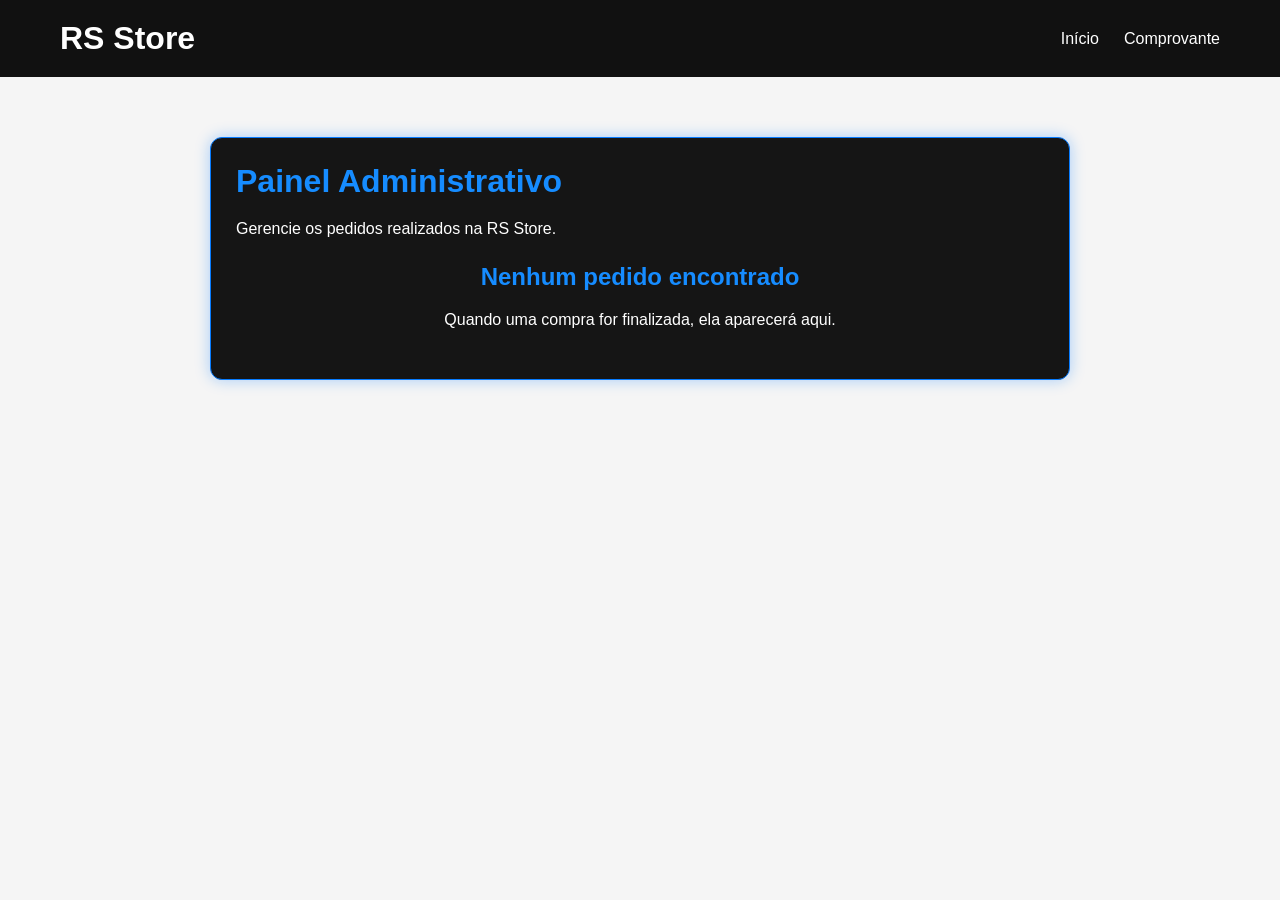
==== admin.html @ 83dd5b9d "Add files via upload" ====
<!DOCTYPE html>
<html lang="pt-BR">
<head>
    <meta charset="UTF-8">
    <meta name="viewport" content="width=device-width, initial-scale=1.0">
    <title>Painel Administrativo - RS Store</title>
    <link rel="stylesheet" href="css/style.css">

    <style>
        .painel-admin {
            max-width: 900px;
            margin: 40px auto;
            padding: 20px;
        }

        .admin-box {
            background: #151515;
            border: 1px solid #087cff;
            border-radius: 12px;
            padding: 25px;
            color: white;
            box-shadow: 0 0 15px #087cff55;
        }

        .admin-box h1,
        .admin-box h2 {
            color: #168cff;
            margin-bottom: 20px;
        }

        .pedido-admin {
            background: #202020;
            border: 1px solid #333;
            border-radius: 8px;
            padding: 18px;
            margin-top: 15px;
        }

        .pedido-admin p {
            margin: 10px 0;
        }

        .pedido-admin select {
            background: #111;
            color: white;
            border: 1px solid #087cff;
            border-radius: 5px;
            padding: 10px;
            margin-top: 10px;
        }

        .pedido-admin button {
            background: #087cff;
            color: white;
            border: none;
            border-radius: 5px;
            padding: 10px 15px;
            margin-left: 8px;
            cursor: pointer;
        }

        .sem-pedidos {
            text-align: center;
            padding: 25px;
        }
    </style>
</head>

<body>

    <header>
        <h1>RS Store</h1>
        <nav>
            <a href="index.html">Início</a>
            <a href="comprovante.html">Comprovante</a>
        </nav>
    </header>

    <main class="painel-admin">

        <div class="admin-box">

            <h1>Painel Administrativo</h1>

            <p>Gerencie os pedidos realizados na RS Store.</p>

            <div id="listaPedidos">
                Carregando pedidos...
            </div>

        </div>

    </main>

    <script>

        function carregarPedidos() {

            const lista = document.getElementById("listaPedidos");

            const pedidos = JSON.parse(
                localStorage.getItem("pedidosRSStore")
            ) || [];

            const ultimoComprovante = JSON.parse(
                localStorage.getItem("comprovanteCompra")
            );

            if (
                ultimoComprovante &&
                !pedidos.some(p => p.numero === ultimoComprovante.numero)
            ) {
                ultimoComprovante.status =
                    ultimoComprovante.status || "realizado";

                pedidos.push(ultimoComprovante);

                localStorage.setItem(
                    "pedidosRSStore",
                    JSON.stringify(pedidos)
                );
            }

            if (pedidos.length === 0) {

                lista.innerHTML = `
                    <div class="sem-pedidos">
                        <h2>Nenhum pedido encontrado</h2>
                        <p>Quando uma compra for finalizada, ela aparecerá aqui.</p>
                    </div>
                `;

                return;
            }

            lista.innerHTML = "";

            pedidos.forEach(function(pedido, indice) {

                const card = document.createElement("div");

                card.className = "pedido-admin";

                const nome = pedido.cliente?.nome || "Não informado";

                card.innerHTML = `
                    <h2>Pedido ${pedido.numero}</h2>

                    <p><strong>Cliente:</strong> ${nome}</p>

                    <p>
                        <strong>Data:</strong>
                        ${pedido.data}
                    </p>

                    <p>
                        <strong>Total:</strong>
                        R$ ${Number(pedido.total).toFixed(2).replace(".", ",")}
                    </p>

                    <p><strong>Status atual:</strong> ${pedido.status || "realizado"}</p>

                    <label>Alterar status:</label><br>

                    <select id="status-${indice}">
                        <option value="realizado">Pedido realizado</option>
                        <option value="preparacao">Em preparação</option>
                        <option value="enviado">Enviado</option>
                        <option value="entregue">Entregue</option>
                    </select>

                    <button onclick="atualizarStatus(${indice})">
                        Salvar status
                    </button>
                `;

                lista.appendChild(card);

                card.querySelector("select").value =
                    pedido.status || "realizado";

            });

        }

        function atualizarStatus(indice) {

            const pedidos = JSON.parse(
                localStorage.getItem("pedidosRSStore")
            ) || [];

            const novoStatus = document.getElementById(
                "status-" + indice
            ).value;

            pedidos[indice].status = novoStatus;

            localStorage.setItem(
                "pedidosRSStore",
                JSON.stringify(pedidos)
            );

            const comprovante = JSON.parse(
                localStorage.getItem("comprovanteCompra")
            );

            if (
                comprovante &&
                comprovante.numero === pedidos[indice].numero
            ) {
                comprovante.status = novoStatus;

                localStorage.setItem(
                    "comprovanteCompra",
                    JSON.stringify(comprovante)
                );
            }

            alert("Status do pedido atualizado!");

            carregarPedidos();

        }

        document.addEventListener(
            "DOMContentLoaded",
            carregarPedidos
        );

    </script>

</body>
</html>
---- css/style.css ----
* {
    margin: 0;
    padding: 0;
    box-sizing: border-box;
}

body {
    font-family: Arial, sans-serif;
    background: #f5f5f5;
    color: #222;
}


/* ============================= */
/* CABEÇALHO */
/* ============================= */

header {
    background-color: #111;
    color: white;

    display: flex;
    justify-content: space-between;
    align-items: center;

    padding: 20px 60px;
}

.logo h1 {
    font-size: 30px;
}

nav {
    display: flex;
    gap: 25px;
}

nav a {
    color: white;
    text-decoration: none;
    font-size: 16px;
}

nav a:hover {
    color: #00aaff;
}


/* ============================= */
/* BANNER */
/* ============================= */

.banner {
    min-height: 450px;

    display: flex;
    align-items: center;
    justify-content: center;

    text-align: center;

    background: linear-gradient(
        135deg,
        #050505,
        #111,
        #003cff,
        #050505
    );

    color: white;
}

.banner-text h2 {
    font-size: 50px;
    margin-bottom: 20px;
}

.banner-text p {
    font-size: 20px;
    margin-bottom: 30px;
}

.banner button {
    background-color: white;
    color: #111;

    border: none;

    padding: 14px 30px;

    font-size: 16px;
    font-weight: bold;

    border-radius: 5px;

    cursor: pointer;
}

.banner button:hover {
    background-color: #00aaff;
    color: white;
}


/* ============================= */
/* PRODUTOS */
/* ============================= */

.destaques {
    padding: 50px 60px;
    text-align: center;
}

.destaques h2 {
    font-size: 32px;
    margin-bottom: 35px;
}


/* ============================= */
/* 3 PRODUTOS POR LINHA */
/* ============================= */

.produtos {
    display: grid;

    grid-template-columns: repeat(3, 280px);

    justify-content: center;

    gap: 30px;

    width: 100%;

    max-width: 900px;

    margin: 0 auto;
}

.produto {
    background-color: white;

    width: 280px;

    padding: 20px;

    border-radius: 10px;

    box-shadow: 0 4px 15px rgba(0, 0, 0, 0.1);

    transition: 0.3s;
}

.produto:hover {
    transform: translateY(-5px);

    box-shadow:
        0 5px 20px rgba(0, 76, 255, 0.3);
}

.produto-imagem {
    height: 250px;

    display: flex;
    justify-content: center;
    align-items: center;

    background-color: #eeeeee;

    border-radius: 8px;

    margin-bottom: 20px;

    overflow: hidden;
}

.produto-imagem img {
    width: 100%;
    height: 100%;

    object-fit: cover;
}

.produto button {
    background-color: #111;
    color: white;

    border: none;

    padding: 10px 25px;

    border-radius: 5px;

    cursor: pointer;
}

.produto button:hover {
    background-color: #004cff;
}


/* ============================= */
/* CARRINHO */
/* ============================= */

.carrinho {
    padding: 50px 60px;
    max-width: 1000px;
    margin: auto;
}

.carrinho h2 {
    text-align: center;
    font-size: 32px;
    margin-bottom: 35px;
}

.item-carrinho {
    display: flex;
    align-items: center;

    gap: 25px;

    background-color: white;

    padding: 20px;

    margin-bottom: 20px;

    border-radius: 10px;

    box-shadow: 0 4px 15px rgba(0, 0, 0, 0.1);
}

.item-carrinho img {
    width: 130px;
    height: 130px;

    object-fit: cover;

    border-radius: 8px;
}

.info-carrinho {
    flex: 1;
}

.info-carrinho h3 {
    margin-bottom: 10px;
}

.quantidade {
    display: flex;
    align-items: center;

    gap: 15px;

    margin: 15px 0;
}

.quantidade button {
    background-color: #111;
    color: white;

    border: none;

    padding: 8px 14px;

    border-radius: 5px;

    cursor: pointer;
}

.remover {
    background-color: #d00000;
    color: white;

    border: none;

    padding: 8px 15px;

    border-radius: 5px;

    cursor: pointer;
}

.total-carrinho {
    text-align: right;
    margin-top: 30px;
}

.total-carrinho h3 {
    font-size: 24px;
    margin-bottom: 20px;
}

.total-carrinho button {
    background-color: #111;
    color: white;

    border: none;

    padding: 14px 25px;

    border-radius: 5px;

    cursor: pointer;

    font-size: 16px;
}

.total-carrinho button:hover {
    background-color: #004cff;
}

.carrinho-vazio {
    text-align: center;
    font-size: 20px;
    padding: 50px;
}


/* ============================= */
/* PAGAMENTO */
/* ============================= */

.pagamento {
    width: 90%;
    max-width: 650px;

    margin: 60px auto;

    padding: 40px;

    background: #111;

    color: white;

    border-radius: 15px;

    border: 1px solid #004cff;

    box-shadow:
        0 0 10px rgba(0, 76, 255, 0.4),
        0 0 30px rgba(0, 76, 255, 0.15);
}

.pagamento h2 {
    text-align: center;

    font-size: 34px;

    margin-bottom: 35px;

    color: white;

    text-shadow:
        0 0 8px #004cff;
}

.pagamento form {
    display: flex;
    flex-direction: column;
}

.pagamento label {
    margin-top: 18px;
    margin-bottom: 8px;

    font-weight: bold;

    color: #00aaff;
}

.pagamento input,
.pagamento select {
    width: 100%;

    padding: 14px;

    background-color: #222;

    color: white;

    border: 1px solid #444;

    border-radius: 8px;

    font-size: 16px;

    outline: none;
}

.pagamento input::placeholder {
    color: #aaa;
}

.pagamento input:focus,
.pagamento select:focus {
    border: 1px solid #004cff;

    box-shadow:
        0 0 8px rgba(0, 76, 255, 0.7);
}

.pagamento select option {
    background-color: #222;
    color: white;
}


/* BOTÃO */

.pagamento button {
    margin-top: 30px;

    padding: 15px;

    background: #004cff;

    color: white;

    border: none;

    border-radius: 8px;

    font-size: 17px;

    font-weight: bold;

    cursor: pointer;

    box-shadow:
        0 0 10px rgba(0, 76, 255, 0.5);

    transition: 0.3s;
}

.pagamento button:hover {
    background: #00aaff;

    box-shadow:
        0 0 20px rgba(0, 170, 255, 0.8);
}


/* ============================= */
/* MENSAGEM DA COMPRA */
/* ============================= */

#mensagemCompra {
    text-align: center;

    margin-top: 30px;
}

#mensagemCompra h2 {
    color: #00aaff;

    text-shadow:
        0 0 8px #004cff;
}

#mensagemCompra p {
    margin-top: 10px;
}

#mensagemCompra a {
    display: inline-block;

    margin-top: 15px;

    color: #00aaff;

    font-weight: bold;

    text-decoration: none;
}


/* ============================= */
/* RODAPÉ */
/* ============================= */

footer {
    background-color: #111;

    color: white;

    text-align: center;

    padding: 25px;

    margin-top: 30px;
}


/* ============================= */
/* RESPONSIVIDADE */
/* ============================= */

@media (max-width: 1000px) {

    .produtos {
        grid-template-columns: repeat(2, 280px);
        max-width: 600px;
    }
}


@media (max-width: 768px) {

    header {
        flex-direction: column;

        gap: 20px;

        padding: 20px;
    }

    nav {
        flex-wrap: wrap;

        justify-content: center;
    }

    .banner-text h2 {
        font-size: 38px;
    }

    .banner-text p {
        font-size: 17px;

        padding: 0 20px;
    }

    .destaques {
        padding: 40px 20px;
    }


    /* PRODUTOS NO CELULAR */

    .produtos {
        grid-template-columns: 1fr;

        justify-items: center;

        max-width: 100%;
    }

    .produto {
        width: 280px;
        max-width: 100%;
    }


    .carrinho {
        padding: 30px 20px;
    }

    .item-carrinho {
        flex-direction: column;

        text-align: center;
    }

    .total-carrinho {
        text-align: center;
    }

    .pagamento {
        width: 90%;

        margin: 30px auto;

        padding: 25px;
    }

    .pagamento h2 {
        font-size: 27px;
    }
}


/* ============================= */
/* MENU DE CATEGORIAS */
/* ============================= */

.menu-categorias {
    position: relative;
}

.menu-categorias > a {
    cursor: pointer;
}


/* SUBMENU */

.submenu {
    display: none;

    position: absolute;

    top: 100%;
    left: 0;

    width: 200px;

    background-color: #111;

    border: 1px solid #004cff;

    border-radius: 8px;

    padding: 10px 0;

    box-shadow:
        0 5px 20px rgba(0, 0, 0, 0.5);

    z-index: 1000;
}


/* MOSTRAR SUBMENU AO PASSAR O MOUSE */

.menu-categorias:hover .submenu {
    display: block;
}


/* LINKS DO SUBMENU */

.submenu a {
    display: block;

    padding: 10px 15px;

    color: white;

    text-decoration: none;

    font-size: 15px;
}

.submenu a:hover {
    background-color: #004cff;

    color: white;
}


/* TÍTULO DAS SUBCATEGORIAS */

.submenu-titulo {
    padding: 8px 15px;

    color: #00aaff;

    font-weight: bold;

    border-bottom: 1px solid #333;

    margin-bottom: 3px;
}


/* CONTATO TEMPORÁRIO */

.contato {
    padding: 60px 20px;

    text-align: center;

    background-color: #eeeeee;
}

.contato h2 {
    font-size: 32px;

    margin-bottom: 15px;
}

.contato p {
    font-size: 18px;
}


/* ============================= */
/* PÁGINA DE CONTATO */
/* ============================= */

.contato-pagina {
    min-height: 650px;

    display: flex;
    justify-content: center;
    align-items: center;

    padding: 50px 20px;

    background:
        linear-gradient(
            135deg,
            #050505,
            #111,
            #003cff,
            #050505
        );
}

.contato-box {
    width: 90%;
    max-width: 650px;

    padding: 40px;

    background-color: #111;

    color: white;

    border-radius: 15px;

    border: 1px solid #004cff;

    box-shadow:
        0 0 10px rgba(0, 76, 255, 0.4),
        0 0 30px rgba(0, 76, 255, 0.2);
}

.contato-box h2 {
    text-align: center;

    font-size: 34px;

    margin-bottom: 15px;

    color: white;

    text-shadow:
        0 0 8px #004cff;
}

.contato-descricao {
    text-align: center;

    color: #ccc;

    margin-bottom: 30px;

    line-height: 1.5;
}

.contato-box form {
    display: flex;

    flex-direction: column;
}

.contato-box label {
    margin-top: 15px;

    margin-bottom: 7px;

    color: #00aaff;

    font-weight: bold;
}

.contato-box input,
.contato-box select,
.contato-box textarea {
    width: 100%;

    padding: 14px;

    background-color: #222;

    color: white;

    border: 1px solid #444;

    border-radius: 8px;

    font-size: 16px;

    font-family: Arial, sans-serif;

    outline: none;
}

.contato-box input::placeholder,
.contato-box textarea::placeholder {
    color: #aaa;
}

.contato-box input:focus,
.contato-box select:focus,
.contato-box textarea:focus {
    border-color: #004cff;

    box-shadow:
        0 0 8px rgba(0, 76, 255, 0.6);
}

.contato-box select option {
    background-color: #222;

    color: white;
}

.contato-box textarea {
    resize: vertical;
}

.contato-box button {
    margin-top: 25px;

    padding: 15px;

    background-color: #004cff;

    color: white;

    border: none;

    border-radius: 8px;

    font-size: 17px;

    font-weight: bold;

    cursor: pointer;

    box-shadow:
        0 0 10px rgba(0, 76, 255, 0.5);

    transition: 0.3s;
}

.contato-box button:hover {
    background-color: #00aaff;

    box-shadow:
        0 0 20px rgba(0, 170, 255, 0.8);
}

#mensagemContatoEnviada {
    text-align: center;

    margin-top: 25px;
}

#mensagemContatoEnviada h3 {
    color: #00aaff;

    text-shadow:
        0 0 8px #004cff;
}


/* RESPONSIVO DO CONTATO */

@media (max-width: 768px) {

    .contato-pagina {
        padding: 30px 10px;
    }

    .contato-box {
        width: 95%;

        padding: 25px;
    }

    .contato-box h2 {
        font-size: 27px;
    }

}
/* ===============================
   LOGIN
================================ */

.pagina-login {
    margin: 0;
    min-height: 100vh;

    display: flex;
    justify-content: center;
    align-items: center;

    background: linear-gradient(
        135deg,
        #000000,
        #071a2f,
        #006eff
    );
}

.login-container {
    width: 100%;
    display: flex;
    justify-content: center;
    align-items: center;
}

.login-box {
    width: 360px;
    max-width: 90%;

    background: white;

    padding: 40px;

    border-radius: 15px;

    box-shadow:
        0 0 20px rgba(0, 110, 255, 0.6);

    text-align: center;
}

.login-box h1 {
    margin-bottom: 5px;

    color: #006eff;

    font-size: 32px;
}

.login-box h2 {
    margin-bottom: 10px;

    color: #222;
}

.login-box p {
    color: #666;
}

.login-box form {
    display: flex;
    flex-direction: column;

    text-align: left;
}

.login-box label {
    margin-top: 15px;
    margin-bottom: 5px;

    font-weight: bold;
}

.login-box input {
    padding: 12px;

    border: 1px solid #ccc;

    border-radius: 8px;

    font-size: 15px;
}

.login-box button {
    margin-top: 25px;

    padding: 13px;

    border: none;

    border-radius: 8px;

    background: #006eff;

    color: white;

    font-size: 16px;

    font-weight: bold;

    cursor: pointer;

    transition: 0.3s;
}

.login-box button:hover {
    background: #004bb5;
    transform: scale(1.02);
}

#mensagemLogin {
    text-align: center;

    margin-top: 15px;

    font-weight: bold;
}
/* ===============================
   CUPOM DE DESCONTO
================================ */

.cupom {
    margin-bottom: 20px;
}

.cupom h3 {
    margin-bottom: 10px;
}

.cupom-area {
    display: flex;
    gap: 10px;
}

.cupom-area input {
    padding: 10px;
    border: 1px solid #ccc;
    border-radius: 6px;
    font-size: 14px;
    flex: 1;
}

.cupom-area button {
    padding: 10px 15px;
    border: none;
    border-radius: 6px;
    background: #006eff;
    color: white;
    font-weight: bold;
    cursor: pointer;
}

.cupom-area button:hover {
    background: #004bb5;
}

#mensagemCupom {
    margin-top: 8px;
    font-weight: bold;
}
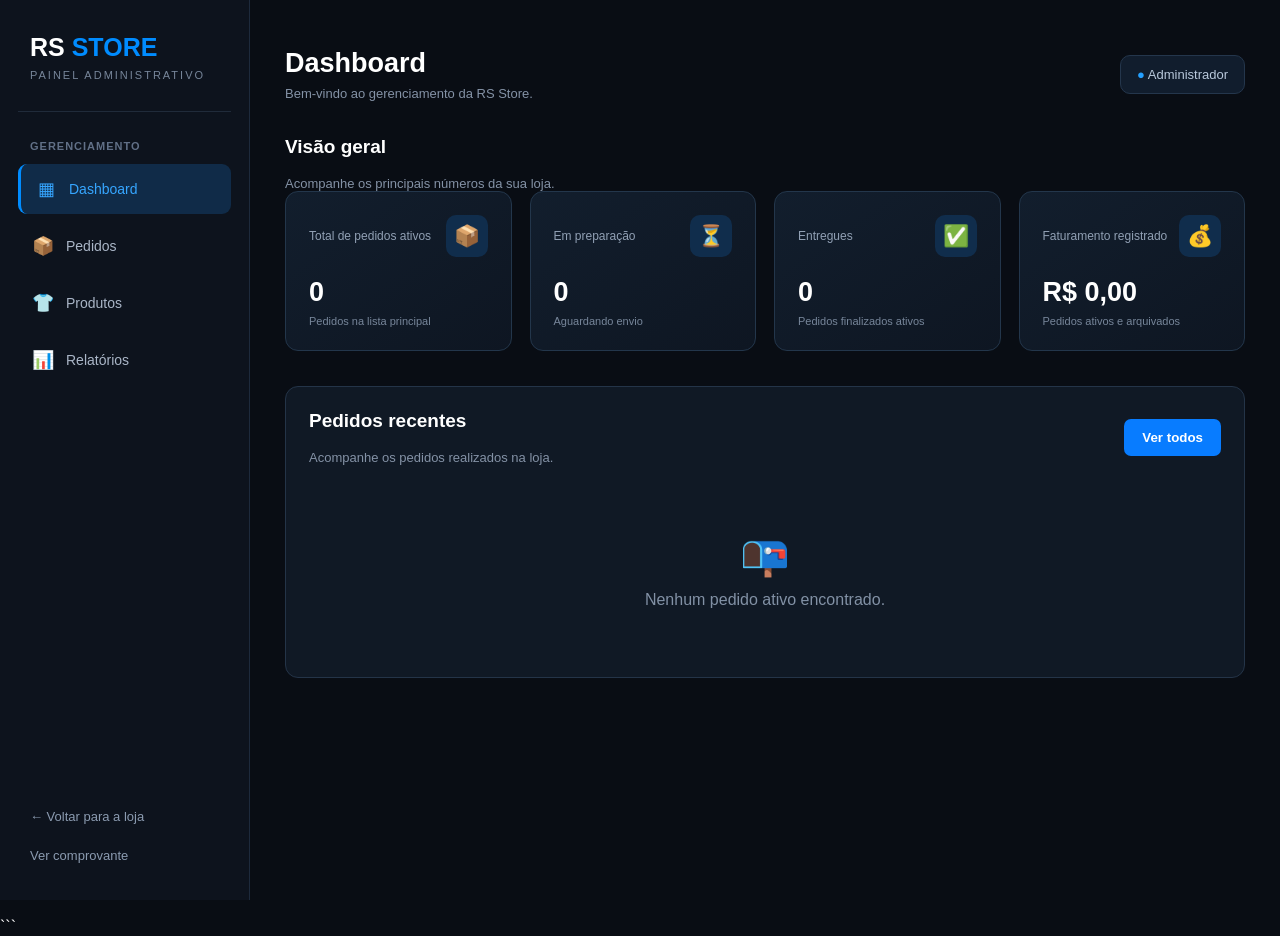
==== commit ab2950ba: "Add files via upload" ====
--- a/admin.html
+++ b/admin.html
@@ -1,234 +1,1213 @@
-
+```html
 <!DOCTYPE html>
 <html lang="pt-BR">
+
 <head>
     <meta charset="UTF-8">
     <meta name="viewport" content="width=device-width, initial-scale=1.0">
-    <title>Painel Administrativo - RS Store</title>
-    <link rel="stylesheet" href="css/style.css">
+    <title>Administração | RS Store</title>
 
     <style>
-        .painel-admin {
-            max-width: 900px;
-            margin: 40px auto;
+        * {
+            margin: 0;
+            padding: 0;
+            box-sizing: border-box;
+            font-family: Arial, Helvetica, sans-serif;
+        }
+
+        body {
+            background: #090d14;
+            color: #fff;
+            min-height: 100vh;
+        }
+
+        .layout {
+            display: flex;
+            min-height: 100vh;
+        }
+
+        /* MENU LATERAL */
+
+        .sidebar {
+            width: 250px;
+            background: #0d131d;
+            border-right: 1px solid #1d2a3c;
+            padding: 28px 18px;
+            position: fixed;
+            height: 100vh;
+            left: 0;
+            top: 0;
+        }
+
+        .logo {
+            padding: 5px 12px 30px;
+            border-bottom: 1px solid #202b3a;
+        }
+
+        .logo h2 {
+            font-size: 25px;
+            font-weight: 900;
+        }
+
+        .logo span {
+            color: #008cff;
+        }
+
+        .logo p {
+            color: #77869a;
+            font-size: 11px;
+            margin-top: 7px;
+            letter-spacing: 2px;
+        }
+
+        .menu-titulo {
+            color: #617087;
+            font-size: 11px;
+            font-weight: bold;
+            margin: 28px 12px 12px;
+            text-transform: uppercase;
+            letter-spacing: 1px;
+        }
+
+        .menu a {
+            display: flex;
+            align-items: center;
+            gap: 12px;
+            padding: 14px;
+            margin-bottom: 7px;
+            color: #aab6c7;
+            text-decoration: none;
+            border-radius: 9px;
+            font-size: 14px;
+            transition: .3s;
+        }
+
+        .menu a:hover,
+        .menu a.ativo {
+            background: #102b48;
+            color: #36a6ff;
+        }
+
+        .menu a.ativo {
+            border-left: 3px solid #008cff;
+        }
+
+        .menu-icone {
+            font-size: 18px;
+            width: 22px;
+            text-align: center;
+        }
+
+        .sidebar-rodape {
+            position: absolute;
+            bottom: 25px;
+            left: 18px;
+            right: 18px;
+        }
+
+        .sidebar-rodape a {
+            display: block;
+            color: #8b9bb0;
+            text-decoration: none;
+            padding: 12px;
+            border-radius: 8px;
+            font-size: 13px;
+        }
+
+        .sidebar-rodape a:hover {
+            color: #008cff;
+            background: #142033;
+        }
+
+        /* CONTEÚDO */
+
+        .conteudo {
+            width: calc(100% - 250px);
+            margin-left: 250px;
+            padding: 30px 35px;
+        }
+
+        .topo {
+            display: flex;
+            align-items: center;
+            justify-content: space-between;
+            gap: 20px;
+            margin-bottom: 35px;
+        }
+
+        .topo h1 {
+            font-size: 27px;
+        }
+
+        .topo p {
+            color: #8492a6;
+            font-size: 13px;
+            margin-top: 7px;
+        }
+
+        .admin-identificacao {
+            background: #111d2d;
+            border: 1px solid #24364c;
+            padding: 11px 16px;
+            border-radius: 10px;
+            color: #b9c9dc;
+            font-size: 13px;
+        }
+
+        .admin-identificacao span {
+            color: #24a0ff;
+            font-weight: bold;
+        }
+
+        .secao {
+            margin-bottom: 35px;
+        }
+
+        .titulo-secao {
+            font-size: 19px;
+            margin-bottom: 18px;
+        }
+
+        .subtitulo {
+            color: #8492a6;
+            font-size: 13px;
+            margin-top: 6px;
+        }
+
+        /* CARTÕES */
+
+        .cards {
+            display: grid;
+            grid-template-columns: repeat(4, 1fr);
+            gap: 18px;
+            margin-bottom: 35px;
+        }
+
+        .card {
+            background: linear-gradient(145deg, #121e2d, #0e1622);
+            border: 1px solid #23364b;
+            border-radius: 13px;
+            padding: 23px;
+            transition: .3s;
+        }
+
+        .card:hover {
+            transform: translateY(-4px);
+            border-color: #008cff;
+            box-shadow: 0 5px 22px #008cff18;
+        }
+
+        .card-topo {
+            display: flex;
+            justify-content: space-between;
+            align-items: center;
+            margin-bottom: 20px;
+        }
+
+        .card-icone {
+            width: 42px;
+            height: 42px;
+            display: flex;
+            align-items: center;
+            justify-content: center;
+            border-radius: 10px;
+            background: #102d4c;
+            font-size: 21px;
+        }
+
+        .card-legenda {
+            color: #91a0b4;
+            font-size: 12px;
+        }
+
+        .card h2 {
+            font-size: 27px;
+            margin-bottom: 7px;
+        }
+
+        .card small {
+            color: #77869a;
+            font-size: 11px;
+        }
+
+        /* PEDIDOS */
+
+        .caixa {
+            background: #101925;
+            border: 1px solid #243448;
+            border-radius: 13px;
+            padding: 23px;
+        }
+
+        .pedidos-topo {
+            display: flex;
+            align-items: center;
+            justify-content: space-between;
+            flex-wrap: wrap;
+            gap: 15px;
+            margin-bottom: 22px;
+        }
+
+        .pesquisa {
+            background: #0a111b;
+            border: 1px solid #2b3d53;
+            border-radius: 8px;
+            padding: 11px 14px;
+            color: white;
+            outline: none;
+            width: 250px;
+        }
+
+        .pesquisa:focus {
+            border-color: #008cff;
+        }
+
+        .pedido-admin {
+            background: #0b1420;
+            border: 1px solid #26394e;
+            border-radius: 11px;
             padding: 20px;
-        }
-
-        .admin-box {
-            background: #151515;
-            border: 1px solid #087cff;
-            border-radius: 12px;
-            padding: 25px;
-            color: white;
-            box-shadow: 0 0 15px #087cff55;
-        }
-
-        .admin-box h1,
-        .admin-box h2 {
-            color: #168cff;
-            margin-bottom: 20px;
-        }
-
-        .pedido-admin {
-            background: #202020;
-            border: 1px solid #333;
-            border-radius: 8px;
-            padding: 18px;
-            margin-top: 15px;
-        }
-
-        .pedido-admin p {
-            margin: 10px 0;
-        }
-
-        .pedido-admin select {
-            background: #111;
+            margin-bottom: 15px;
+            transition: .3s;
+        }
+
+        .pedido-admin:hover {
+            border-color: #087cff;
+        }
+
+        .pedido-cabecalho {
+            display: flex;
+            justify-content: space-between;
+            align-items: center;
+            gap: 12px;
+            flex-wrap: wrap;
+            padding-bottom: 15px;
+            border-bottom: 1px solid #243448;
+            margin-bottom: 15px;
+        }
+
+        .pedido-numero {
+            color: #36a6ff;
+            font-size: 15px;
+            font-weight: bold;
+        }
+
+        .pedido-data {
+            color: #8492a6;
+            font-size: 12px;
+        }
+
+        .pedido-informacoes {
+            display: grid;
+            grid-template-columns: repeat(3, 1fr);
+            gap: 15px;
+            margin-bottom: 18px;
+        }
+
+        .info-item small {
+            display: block;
+            color: #8291a5;
+            font-size: 11px;
+            margin-bottom: 7px;
+        }
+
+        .info-item strong {
+            font-size: 14px;
+            overflow-wrap: anywhere;
+        }
+
+        .pedido-acoes {
+            display: flex;
+            align-items: center;
+            gap: 12px;
+            flex-wrap: wrap;
+        }
+
+        .pedido-acoes select {
+            background: #101d2c;
             color: white;
             border: 1px solid #087cff;
-            border-radius: 5px;
+            border-radius: 7px;
             padding: 10px;
-            margin-top: 10px;
-        }
-
-        .pedido-admin button {
+            outline: none;
+        }
+
+        .botao {
             background: #087cff;
             color: white;
             border: none;
-            border-radius: 5px;
-            padding: 10px 15px;
-            margin-left: 8px;
+            padding: 11px 18px;
+            border-radius: 7px;
+            font-weight: bold;
             cursor: pointer;
+            transition: .3s;
+        }
+
+        .botao:hover {
+            background: #0062cc;
+            box-shadow: 0 0 12px #087cff55;
+        }
+
+        /* BOTÃO ARQUIVAR */
+
+        .botao-arquivar {
+            background: #26384c;
+            border: 1px solid #42617f;
+            color: #d5e8ff;
+        }
+
+        .botao-arquivar:hover {
+            background: #34516f;
+            box-shadow: 0 0 12px #087cff33;
+        }
+
+        /* STATUS */
+
+        .status {
+            padding: 6px 11px;
+            border-radius: 20px;
+            font-size: 11px;
+            font-weight: bold;
+            display: inline-block;
+        }
+
+        .status-realizado {
+            background: #26354b;
+            color: #b9d0ef;
+        }
+
+        .status-preparacao {
+            background: #45391c;
+            color: #ffd36a;
+        }
+
+        .status-enviado {
+            background: #123b53;
+            color: #55c5ff;
+        }
+
+        .status-entregue {
+            background: #153d2c;
+            color: #55e39b;
         }
 
         .sem-pedidos {
             text-align: center;
-            padding: 25px;
+            padding: 45px 15px;
+            color: #8291a5;
+        }
+
+        .sem-pedidos div {
+            font-size: 40px;
+            margin-bottom: 12px;
+        }
+
+        /* ÁREAS FUTURAS */
+
+        .area-futura {
+            display: none;
+            background: #101925;
+            border: 1px solid #243448;
+            border-radius: 13px;
+            padding: 35px;
+            text-align: center;
+        }
+
+        .area-futura h2 {
+            margin-bottom: 12px;
+            color: #36a6ff;
+        }
+
+        .area-futura p {
+            color: #91a0b4;
+            line-height: 1.7;
+        }
+
+        /* RESPONSIVIDADE */
+
+        @media (max-width: 1100px) {
+            .cards {
+                grid-template-columns: repeat(2, 1fr);
+            }
+        }
+
+        @media (max-width: 750px) {
+            .sidebar {
+                width: 100%;
+                height: auto;
+                position: relative;
+                padding: 15px;
+            }
+
+            .logo {
+                padding-bottom: 15px;
+            }
+
+            .menu-titulo,
+            .sidebar-rodape {
+                display: none;
+            }
+
+            .menu {
+                display: flex;
+                flex-wrap: wrap;
+                gap: 5px;
+                margin-top: 12px;
+            }
+
+            .menu a {
+                margin: 0;
+                padding: 10px;
+                font-size: 12px;
+            }
+
+            .layout {
+                display: block;
+            }
+
+            .conteudo {
+                width: 100%;
+                margin: 0;
+                padding: 22px 15px;
+            }
+
+            .topo {
+                align-items: flex-start;
+                flex-direction: column;
+            }
+
+            .pedido-informacoes {
+                grid-template-columns: 1fr 1fr;
+            }
+        }
+
+        @media (max-width: 480px) {
+            .cards {
+                grid-template-columns: 1fr;
+            }
+
+            .pedido-informacoes {
+                grid-template-columns: 1fr;
+            }
+
+            .pesquisa {
+                width: 100%;
+            }
+
+            .pedidos-topo {
+                align-items: stretch;
+            }
         }
     </style>
 </head>
 
 <body>
 
-    <header>
-        <h1>RS Store</h1>
-        <nav>
-            <a href="index.html">Início</a>
-            <a href="comprovante.html">Comprovante</a>
+<div class="layout">
+
+    <!-- MENU LATERAL -->
+
+    <aside class="sidebar">
+
+        <div class="logo">
+            <h2>RS <span>STORE</span></h2>
+            <p>PAINEL ADMINISTRATIVO</p>
+        </div>
+
+        <p class="menu-titulo">GERENCIAMENTO</p>
+
+        <nav class="menu">
+
+            <a href="#" class="ativo"
+                onclick="mostrarSecao('dashboard', this); return false;">
+                <span class="menu-icone">▦</span>
+                Dashboard
+            </a>
+
+            <a href="#"
+                onclick="mostrarSecao('pedidos', this); return false;">
+                <span class="menu-icone">📦</span>
+                Pedidos
+            </a>
+
+            <a href="#"
+                onclick="mostrarSecao('produtos', this); return false;">
+                <span class="menu-icone">👕</span>
+                Produtos
+            </a>
+
+            <a href="#"
+                onclick="mostrarSecao('relatorios', this); return false;">
+                <span class="menu-icone">📊</span>
+                Relatórios
+            </a>
+
         </nav>
-    </header>
-
-    <main class="painel-admin">
-
-        <div class="admin-box">
-
-            <h1>Painel Administrativo</h1>
-
-            <p>Gerencie os pedidos realizados na RS Store.</p>
-
-            <div id="listaPedidos">
-                Carregando pedidos...
+
+        <div class="sidebar-rodape">
+            <a href="index.html">← Voltar para a loja</a>
+            <a href="comprovante.html">Ver comprovante</a>
+        </div>
+
+    </aside>
+
+    <!-- CONTEÚDO PRINCIPAL -->
+
+    <main class="conteudo">
+
+        <div class="topo">
+            <div>
+                <h1 id="tituloPagina">Dashboard</h1>
+                <p>Bem-vindo ao gerenciamento da RS Store.</p>
             </div>
 
+            <div class="admin-identificacao">
+                <span>●</span> Administrador
+            </div>
         </div>
 
+        <!-- DASHBOARD -->
+
+        <section id="dashboard" class="secao">
+
+            <h2 class="titulo-secao">Visão geral</h2>
+            <p class="subtitulo">
+                Acompanhe os principais números da sua loja.
+            </p>
+
+            <div class="cards">
+
+                <div class="card">
+                    <div class="card-topo">
+                        <span class="card-legenda">Total de pedidos ativos</span>
+                        <div class="card-icone">📦</div>
+                    </div>
+                    <h2 id="totalPedidos">0</h2>
+                    <small>Pedidos na lista principal</small>
+                </div>
+
+                <div class="card">
+                    <div class="card-topo">
+                        <span class="card-legenda">Em preparação</span>
+                        <div class="card-icone">⏳</div>
+                    </div>
+                    <h2 id="pedidosPreparacao">0</h2>
+                    <small>Aguardando envio</small>
+                </div>
+
+                <div class="card">
+                    <div class="card-topo">
+                        <span class="card-legenda">Entregues</span>
+                        <div class="card-icone">✅</div>
+                    </div>
+                    <h2 id="pedidosEntregues">0</h2>
+                    <small>Pedidos finalizados ativos</small>
+                </div>
+
+                <div class="card">
+                    <div class="card-topo">
+                        <span class="card-legenda">Faturamento registrado</span>
+                        <div class="card-icone">💰</div>
+                    </div>
+                    <h2 id="faturamento">R$ 0,00</h2>
+                    <small>Pedidos ativos e arquivados</small>
+                </div>
+
+            </div>
+
+            <div class="caixa">
+
+                <div class="pedidos-topo">
+                    <div>
+                        <h2 class="titulo-secao">Pedidos recentes</h2>
+                        <p class="subtitulo">
+                            Acompanhe os pedidos realizados na loja.
+                        </p>
+                    </div>
+
+                    <button class="botao"
+                        onclick="mostrarSecao('pedidos')">
+                        Ver todos
+                    </button>
+                </div>
+
+                <div id="pedidosRecentes"></div>
+
+            </div>
+
+        </section>
+
+        <!-- PEDIDOS -->
+
+        <section id="pedidos" class="secao" style="display:none;">
+
+            <div class="caixa">
+
+                <div class="pedidos-topo">
+                    <div>
+                        <h2 class="titulo-secao">
+                            Gerenciamento de pedidos
+                        </h2>
+                        <p class="subtitulo">
+                            Consulte, atualize e arquive pedidos entregues.
+                        </p>
+                    </div>
+
+                    <input
+                        type="text"
+                        id="pesquisaPedido"
+                        class="pesquisa"
+                        placeholder="Pesquisar pedido ou cliente..."
+                        oninput="carregarPedidos()"
+                    >
+                </div>
+
+                <div id="listaPedidos">
+                    Carregando pedidos...
+                </div>
+
+            </div>
+
+        </section>
+
+        <!-- PRODUTOS -->
+
+        <section id="produtos" class="area-futura">
+
+            <h2>👕 Gerenciamento de produtos</h2>
+
+            <p>
+                Nesta área vamos implementar o cadastro de produtos,
+                edição de informações, alteração de preços,
+                controle de estoque e exclusão de produtos.
+            </p>
+
+        </section>
+
+        <!-- RELATÓRIOS -->
+
+        <section id="relatorios" class="area-futura">
+
+            <h2>📊 Relatórios da loja</h2>
+
+            <p>
+                Nesta área vamos criar gráficos de vendas,
+                produtos mais vendidos, faturamento e
+                acompanhamento dos resultados da RS Store.
+            </p>
+
+        </section>
+
     </main>
 
-    <script>
-
-        function carregarPedidos() {
-
-            const lista = document.getElementById("listaPedidos");
-
-            const pedidos = JSON.parse(
-                localStorage.getItem("pedidosRSStore")
-            ) || [];
-
-            const ultimoComprovante = JSON.parse(
-                localStorage.getItem("comprovanteCompra")
+</div>
+
+<script>
+
+    // OBTER PEDIDOS E EVITAR RECUPERAR PEDIDOS ARQUIVADOS
+
+    function obterPedidos() {
+
+        let pedidos = JSON.parse(
+            localStorage.getItem("pedidosRSStore")
+        ) || [];
+
+        let arquivados = JSON.parse(
+            localStorage.getItem("pedidosArquivadosRSStore")
+        ) || [];
+
+        let comprovante = JSON.parse(
+            localStorage.getItem("comprovanteCompra")
+        );
+
+        if (comprovante && comprovante.numero) {
+
+            let existeAtivo = pedidos.some(
+                pedido => pedido.numero === comprovante.numero
             );
 
-            if (
-                ultimoComprovante &&
-                !pedidos.some(p => p.numero === ultimoComprovante.numero)
-            ) {
-                ultimoComprovante.status =
-                    ultimoComprovante.status || "realizado";
-
-                pedidos.push(ultimoComprovante);
+            let existeArquivado = arquivados.some(
+                pedido => pedido.numero === comprovante.numero
+            );
+
+            if (!existeAtivo && !existeArquivado) {
+
+                comprovante.status = comprovante.status || "realizado";
+
+                pedidos.push(comprovante);
 
                 localStorage.setItem(
                     "pedidosRSStore",
                     JSON.stringify(pedidos)
                 );
-            }
-
-            if (pedidos.length === 0) {
-
-                lista.innerHTML = `
-                    <div class="sem-pedidos">
-                        <h2>Nenhum pedido encontrado</h2>
-                        <p>Quando uma compra for finalizada, ela aparecerá aqui.</p>
+
+            }
+        }
+
+        return pedidos;
+    }
+
+
+    // FORMATAR DINHEIRO
+
+    function formatarDinheiro(valor) {
+
+        return Number(valor || 0).toLocaleString("pt-BR", {
+            style: "currency",
+            currency: "BRL"
+        });
+
+    }
+
+
+    // PROTEGER TEXTOS EXIBIDOS NO HTML
+
+    function escaparHTML(valor) {
+
+        return String(valor ?? "").replace(/[&<>"']/g, caractere => ({
+            "&": "&amp;",
+            "<": "&lt;",
+            ">": "&gt;",
+            '"': "&quot;",
+            "'": "&#039;"
+        })[caractere]);
+
+    }
+
+
+    // NOME DOS STATUS
+
+    function nomeStatus(status) {
+
+        const nomes = {
+            realizado: "Realizado",
+            preparacao: "Em preparação",
+            enviado: "Enviado",
+            entregue: "Entregue"
+        };
+
+        return nomes[status] || "Realizado";
+
+    }
+
+
+    // ATUALIZAR DASHBOARD
+
+    function atualizarDashboard() {
+
+        let pedidos = obterPedidos();
+
+        let arquivados = JSON.parse(
+            localStorage.getItem("pedidosArquivadosRSStore")
+        ) || [];
+
+        let total = pedidos.length;
+
+        let preparacao = pedidos.filter(
+            pedido => pedido.status === "preparacao"
+        ).length;
+
+        let entregues = pedidos.filter(
+            pedido => pedido.status === "entregue"
+        ).length;
+
+        let faturamentoAtivo = pedidos.reduce(
+            (soma, pedido) => soma + Number(pedido.total || 0),
+            0
+        );
+
+        let faturamentoArquivado = arquivados.reduce(
+            (soma, pedido) => soma + Number(pedido.total || 0),
+            0
+        );
+
+        let faturamento = faturamentoAtivo + faturamentoArquivado;
+
+        document.getElementById("totalPedidos").textContent = total;
+
+        document.getElementById("pedidosPreparacao").textContent = preparacao;
+
+        document.getElementById("pedidosEntregues").textContent = entregues;
+
+        document.getElementById("faturamento").textContent =
+            formatarDinheiro(faturamento);
+
+        let recentes = pedidos.slice().reverse().slice(0, 3);
+
+        let areaRecentes = document.getElementById("pedidosRecentes");
+
+        if (recentes.length === 0) {
+
+            areaRecentes.innerHTML = `
+                <div class="sem-pedidos">
+                    <div>📭</div>
+                    <p>Nenhum pedido ativo encontrado.</p>
+                </div>
+            `;
+
+            return;
+        }
+
+        areaRecentes.innerHTML = recentes.map(pedido => `
+
+            <div class="pedido-admin">
+
+                <div class="pedido-cabecalho">
+
+                    <span class="pedido-numero">
+                        Pedido #${escaparHTML(pedido.numero)}
+                    </span>
+
+                    <span class="pedido-data">
+                        ${escaparHTML(pedido.data || "Data não informada")}
+                    </span>
+
+                </div>
+
+                <div class="pedido-informacoes">
+
+                    <div class="info-item">
+                        <small>Cliente</small>
+                        <strong>
+                            ${escaparHTML(pedido.cliente?.nome || "Não informado")}
+                        </strong>
                     </div>
-                `;
-
-                return;
-            }
-
-            lista.innerHTML = "";
-
-            pedidos.forEach(function(pedido, indice) {
-
-                const card = document.createElement("div");
-
-                card.className = "pedido-admin";
-
-                const nome = pedido.cliente?.nome || "Não informado";
-
-                card.innerHTML = `
-                    <h2>Pedido ${pedido.numero}</h2>
-
-                    <p><strong>Cliente:</strong> ${nome}</p>
-
-                    <p>
-                        <strong>Data:</strong>
-                        ${pedido.data}
-                    </p>
-
-                    <p>
-                        <strong>Total:</strong>
-                        R$ ${Number(pedido.total).toFixed(2).replace(".", ",")}
-                    </p>
-
-                    <p><strong>Status atual:</strong> ${pedido.status || "realizado"}</p>
-
-                    <label>Alterar status:</label><br>
-
-                    <select id="status-${indice}">
-                        <option value="realizado">Pedido realizado</option>
-                        <option value="preparacao">Em preparação</option>
-                        <option value="enviado">Enviado</option>
-                        <option value="entregue">Entregue</option>
-                    </select>
-
-                    <button onclick="atualizarStatus(${indice})">
-                        Salvar status
-                    </button>
-                `;
-
-                lista.appendChild(card);
-
-                card.querySelector("select").value =
-                    pedido.status || "realizado";
+
+                    <div class="info-item">
+                        <small>Valor</small>
+                        <strong>${formatarDinheiro(pedido.total)}</strong>
+                    </div>
+
+                    <div class="info-item">
+                        <small>Status</small>
+                        <strong>
+                            ${nomeStatus(pedido.status || "realizado")}
+                        </strong>
+                    </div>
+
+                </div>
+
+            </div>
+
+        `).join("");
+
+    }
+
+
+    // CARREGAR PEDIDOS
+
+    function carregarPedidos() {
+
+        let pedidos = obterPedidos();
+
+        let lista = document.getElementById("listaPedidos");
+
+        let pesquisa = document.getElementById("pesquisaPedido");
+
+        let termo = pesquisa ? pesquisa.value.toLowerCase() : "";
+
+        let pedidosFiltrados = pedidos
+            .map((pedido, indice) => ({
+                ...pedido,
+                indiceOriginal: indice
+            }))
+            .reverse()
+            .filter(pedido => {
+
+                let numero = String(
+                    pedido.numero || ""
+                ).toLowerCase();
+
+                let cliente = String(
+                    pedido.cliente?.nome || ""
+                ).toLowerCase();
+
+                return numero.includes(termo) ||
+                    cliente.includes(termo);
 
             });
 
-        }
-
-        function atualizarStatus(indice) {
-
-            const pedidos = JSON.parse(
-                localStorage.getItem("pedidosRSStore")
-            ) || [];
-
-            const novoStatus = document.getElementById(
-                "status-" + indice
-            ).value;
-
-            pedidos[indice].status = novoStatus;
+        if (pedidosFiltrados.length === 0) {
+
+            lista.innerHTML = `
+                <div class="sem-pedidos">
+                    <div>📭</div>
+                    <p>Nenhum pedido encontrado.</p>
+                </div>
+            `;
+
+            return;
+        }
+
+        lista.innerHTML = pedidosFiltrados.map(pedido => {
+
+            let status = pedido.status || "realizado";
+
+            return `
+
+                <div class="pedido-admin">
+
+                    <div class="pedido-cabecalho">
+
+                        <span class="pedido-numero">
+                            Pedido #${escaparHTML(pedido.numero)}
+                        </span>
+
+                        <span class="pedido-data">
+                            ${escaparHTML(pedido.data || "Data não informada")}
+                        </span>
+
+                    </div>
+
+                    <div class="pedido-informacoes">
+
+                        <div class="info-item">
+                            <small>Cliente</small>
+                            <strong>
+                                ${escaparHTML(pedido.cliente?.nome || "Não informado")}
+                            </strong>
+                        </div>
+
+                        <div class="info-item">
+                            <small>Pagamento</small>
+                            <strong>
+                                ${escaparHTML(pedido.pagamento || "Não informado")}
+                            </strong>
+                        </div>
+
+                        <div class="info-item">
+                            <small>Valor total</small>
+                            <strong>
+                                ${formatarDinheiro(pedido.total)}
+                            </strong>
+                        </div>
+
+                    </div>
+
+                    <div class="pedido-acoes">
+
+                        <span class="status status-${escaparHTML(status)}">
+                            ${nomeStatus(status)}
+                        </span>
+
+                        <select id="status-${pedido.indiceOriginal}">
+
+                            <option value="realizado"
+                                ${status === "realizado" ? "selected" : ""}>
+                                Realizado
+                            </option>
+
+                            <option value="preparacao"
+                                ${status === "preparacao" ? "selected" : ""}>
+                                Em preparação
+                            </option>
+
+                            <option value="enviado"
+                                ${status === "enviado" ? "selected" : ""}>
+                                Enviado
+                            </option>
+
+                            <option value="entregue"
+                                ${status === "entregue" ? "selected" : ""}>
+                                Entregue
+                            </option>
+
+                        </select>
+
+                        <button
+                            class="botao"
+                            onclick="atualizarStatus(${pedido.indiceOriginal})"
+                        >
+                            Salvar status
+                        </button>
+
+                        ${status === "entregue" ? `
+
+                            <button
+                                class="botao botao-arquivar"
+                                onclick="arquivarPedido(${pedido.indiceOriginal})"
+                            >
+                                📥 Arquivar pedido
+                            </button>
+
+                        ` : ""}
+
+                    </div>
+
+                </div>
+
+            `;
+
+        }).join("");
+
+    }
+
+
+    // ATUALIZAR STATUS
+
+    function atualizarStatus(indice) {
+
+        let pedidos = obterPedidos();
+
+        let seletor = document.getElementById(
+            "status-" + indice
+        );
+
+        if (!pedidos[indice] || !seletor) {
+            alert("Pedido não encontrado.");
+            return;
+        }
+
+        let novoStatus = seletor.value;
+
+        pedidos[indice].status = novoStatus;
+
+        localStorage.setItem(
+            "pedidosRSStore",
+            JSON.stringify(pedidos)
+        );
+
+        let comprovante = JSON.parse(
+            localStorage.getItem("comprovanteCompra")
+        );
+
+        if (
+            comprovante &&
+            comprovante.numero === pedidos[indice].numero
+        ) {
+
+            comprovante.status = novoStatus;
 
             localStorage.setItem(
-                "pedidosRSStore",
-                JSON.stringify(pedidos)
+                "comprovanteCompra",
+                JSON.stringify(comprovante)
             );
 
-            const comprovante = JSON.parse(
-                localStorage.getItem("comprovanteCompra")
-            );
-
-            if (
-                comprovante &&
-                comprovante.numero === pedidos[indice].numero
-            ) {
-                comprovante.status = novoStatus;
-
-                localStorage.setItem(
-                    "comprovanteCompra",
-                    JSON.stringify(comprovante)
-                );
-            }
-
-            alert("Status do pedido atualizado!");
-
+        }
+
+        atualizarDashboard();
+        carregarPedidos();
+
+        alert("Status do pedido atualizado!");
+
+    }
+
+
+    // ARQUIVAR PEDIDO ENTREGUE
+
+    function arquivarPedido(indice) {
+
+        let pedidos = obterPedidos();
+
+        if (!pedidos[indice]) {
+            alert("Pedido não encontrado.");
+            return;
+        }
+
+        if (pedidos[indice].status !== "entregue") {
+            alert("Somente pedidos entregues podem ser arquivados.");
+            return;
+        }
+
+        let confirmacao = confirm(
+            "Deseja arquivar este pedido? Ele sairá da lista principal, mas continuará salvo no histórico."
+        );
+
+        if (!confirmacao) {
+            return;
+        }
+
+        let arquivados = JSON.parse(
+            localStorage.getItem("pedidosArquivadosRSStore")
+        ) || [];
+
+        let pedido = pedidos[indice];
+
+        // Registra a data do arquivamento.
+
+        pedido.arquivadoEm = new Date().toLocaleString("pt-BR");
+
+        // Guarda o pedido no histórico de arquivados.
+
+        arquivados.push(pedido);
+
+        // Retira o pedido da lista principal.
+
+        pedidos.splice(indice, 1);
+
+        // Salva as duas listas separadamente.
+
+        localStorage.setItem(
+            "pedidosArquivadosRSStore",
+            JSON.stringify(arquivados)
+        );
+
+        localStorage.setItem(
+            "pedidosRSStore",
+            JSON.stringify(pedidos)
+        );
+
+        atualizarDashboard();
+        carregarPedidos();
+
+        alert("Pedido arquivado com sucesso!");
+
+    }
+
+
+    // NAVEGAÇÃO ENTRE AS SEÇÕES
+
+    function mostrarSecao(secao, elemento) {
+
+        document.getElementById("dashboard").style.display = "none";
+        document.getElementById("pedidos").style.display = "none";
+        document.getElementById("produtos").style.display = "none";
+        document.getElementById("relatorios").style.display = "none";
+
+        document.getElementById(secao).style.display = "block";
+
+        document.querySelectorAll(".menu a").forEach(link => {
+            link.classList.remove("ativo");
+        });
+
+        if (elemento) {
+            elemento.classList.add("ativo");
+        } else {
+            document.querySelectorAll(".menu a").forEach(link => {
+                if (link.getAttribute("onclick")?.includes("'" + secao + "'")) {
+                    link.classList.add("ativo");
+                }
+            });
+        }
+
+        const titulos = {
+            dashboard: "Dashboard",
+            pedidos: "Gerenciamento de pedidos",
+            produtos: "Produtos",
+            relatorios: "Relatórios"
+        };
+
+        document.getElementById("tituloPagina").textContent =
+            titulos[secao] || "Painel Administrativo";
+
+        if (secao === "pedidos") {
             carregarPedidos();
-
-        }
-
-        document.addEventListener(
-            "DOMContentLoaded",
-            carregarPedidos
-        );
-
-    </script>
+        }
+
+    }
+
+
+    // INICIALIZAÇÃO
+
+    document.addEventListener("DOMContentLoaded", function() {
+
+        atualizarDashboard();
+        carregarPedidos();
+
+    });
+
+</script>
 
 </body>
 </html>
+```
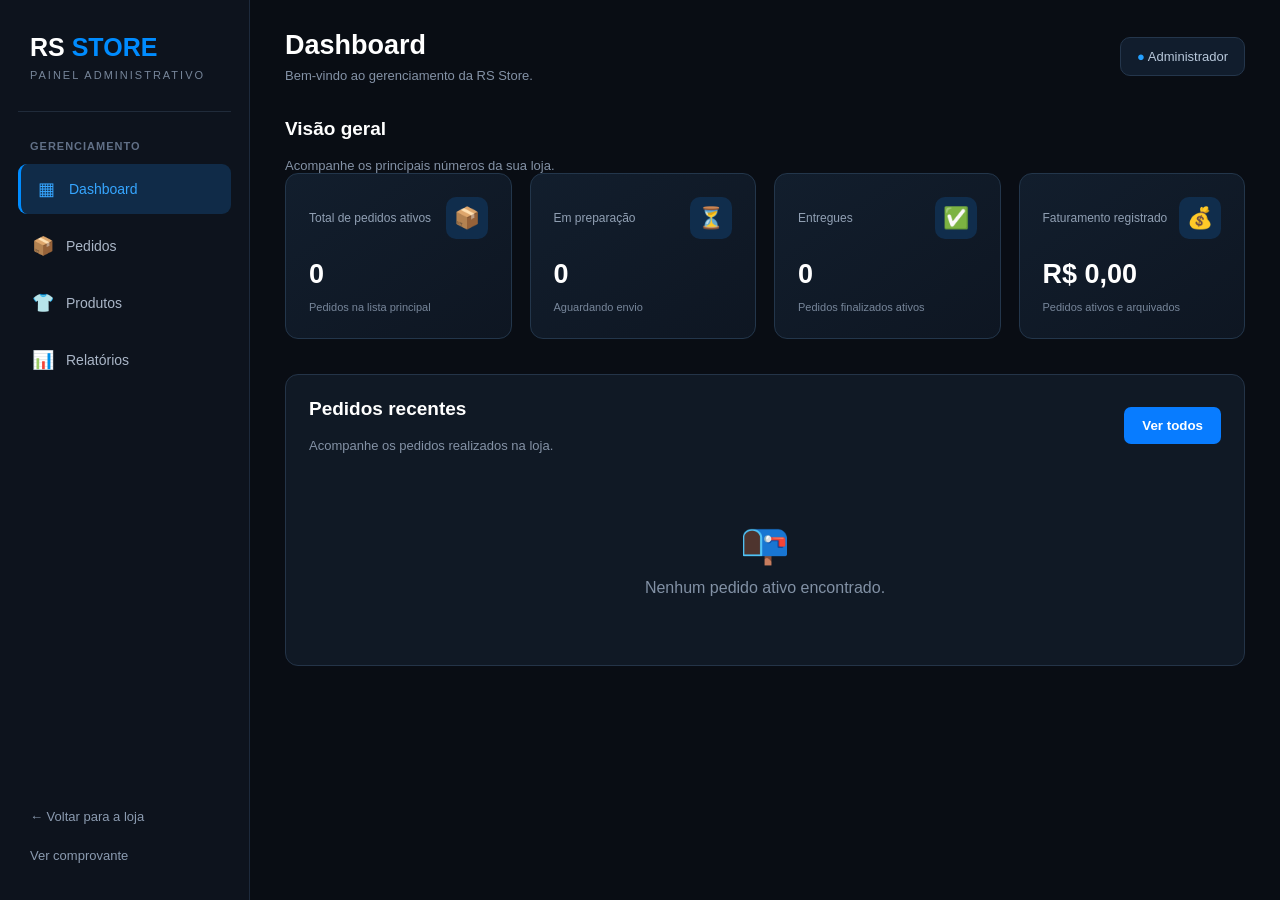
==== commit 1e156be5: "Add files via upload" ====
--- a/admin.html
+++ b/admin.html
@@ -1,4 +1,4 @@
-```html
+
 <!DOCTYPE html>
 <html lang="pt-BR">
 
@@ -25,8 +25,6 @@
             display: flex;
             min-height: 100vh;
         }
-
-        /* MENU LATERAL */
 
         .sidebar {
             width: 250px;
@@ -37,6 +35,7 @@
             height: 100vh;
             left: 0;
             top: 0;
+            z-index: 10;
         }
 
         .logo {
@@ -119,8 +118,6 @@
             background: #142033;
         }
 
-        /* CONTEÚDO */
-
         .conteudo {
             width: calc(100% - 250px);
             margin-left: 250px;
@@ -173,8 +170,6 @@
             font-size: 13px;
             margin-top: 6px;
         }
-
-        /* CARTÕES */
 
         .cards {
             display: grid;
@@ -230,13 +225,12 @@
             font-size: 11px;
         }
 
-        /* PEDIDOS */
-
         .caixa {
             background: #101925;
             border: 1px solid #243448;
             border-radius: 13px;
             padding: 23px;
+            margin-bottom: 22px;
         }
 
         .pedidos-topo {
@@ -248,18 +242,32 @@
             margin-bottom: 22px;
         }
 
-        .pesquisa {
+        .pesquisa,
+        .campo,
+        .campo-select,
+        .campo-textarea {
             background: #0a111b;
             border: 1px solid #2b3d53;
             border-radius: 8px;
-            padding: 11px 14px;
+            padding: 12px 14px;
             color: white;
             outline: none;
-            width: 250px;
-        }
-
-        .pesquisa:focus {
+            width: 100%;
+        }
+
+        .pesquisa {
+            width: 280px;
+        }
+
+        .pesquisa:focus,
+        .campo:focus,
+        .campo-select:focus,
+        .campo-textarea:focus {
             border-color: #008cff;
+        }
+
+        .campo-select option {
+            background: #101925;
         }
 
         .pedido-admin {
@@ -348,20 +356,23 @@
             box-shadow: 0 0 12px #087cff55;
         }
 
-        /* BOTÃO ARQUIVAR */
-
-        .botao-arquivar {
+        .botao-secundario {
             background: #26384c;
             border: 1px solid #42617f;
             color: #d5e8ff;
         }
 
-        .botao-arquivar:hover {
+        .botao-secundario:hover {
             background: #34516f;
-            box-shadow: 0 0 12px #087cff33;
-        }
-
-        /* STATUS */
+        }
+
+        .botao-perigo {
+            background: #672b35;
+        }
+
+        .botao-perigo:hover {
+            background: #8b2636;
+        }
 
         .status {
             padding: 6px 11px;
@@ -402,31 +413,187 @@
             margin-bottom: 12px;
         }
 
-        /* ÁREAS FUTURAS */
+        /* FORMULÁRIO DE PRODUTOS */
+
+        .form-produto {
+            display: grid;
+            grid-template-columns: repeat(2, 1fr);
+            gap: 17px;
+        }
+
+        .campo-grupo {
+            display: flex;
+            flex-direction: column;
+            gap: 8px;
+        }
+
+        .campo-grupo label {
+            color: #b8c7d9;
+            font-size: 13px;
+            font-weight: bold;
+        }
+
+        .campo-grupo.completo {
+            grid-column: 1 / -1;
+        }
+
+        .campo-textarea {
+            min-height: 85px;
+            resize: vertical;
+        }
+
+        .campo-ajuda {
+            color: #788ba2;
+            font-size: 11px;
+            line-height: 1.5;
+        }
+
+        .acoes-formulario {
+            grid-column: 1 / -1;
+            display: flex;
+            gap: 10px;
+            flex-wrap: wrap;
+            margin-top: 5px;
+        }
+
+        .produto-admin {
+            display: grid;
+            grid-template-columns: 80px 1fr auto;
+            align-items: center;
+            gap: 17px;
+            background: #0b1420;
+            border: 1px solid #26394e;
+            border-radius: 11px;
+            padding: 15px;
+            margin-bottom: 12px;
+        }
+
+        .produto-admin img {
+            width: 80px;
+            height: 80px;
+            object-fit: cover;
+            background: #172435;
+            border-radius: 8px;
+        }
+
+        .produto-admin h3 {
+            font-size: 15px;
+            margin-bottom: 7px;
+        }
+
+        .produto-admin p {
+            color: #91a0b4;
+            font-size: 12px;
+            margin-top: 4px;
+        }
+
+        .produto-admin-acoes {
+            display: flex;
+            flex-wrap: wrap;
+            gap: 8px;
+            justify-content: flex-end;
+        }
+
+        .produto-admin-acoes button {
+            padding: 9px 12px;
+            font-size: 12px;
+        }
+
+        .produto-inativo {
+            opacity: .55;
+        }
+
+        .etiqueta-ativo {
+            color: #55e39b !important;
+        }
+
+        .etiqueta-inativo {
+            color: #ff8d8d !important;
+        }
+
+        /* RELATÓRIOS */
+
+        .relatorio-grid {
+            display: grid;
+            grid-template-columns: repeat(4, 1fr);
+            gap: 16px;
+            margin-bottom: 22px;
+        }
+
+        .relatorio-card {
+            background: linear-gradient(145deg, #121e2d, #0e1622);
+            border: 1px solid #23364b;
+            border-radius: 12px;
+            padding: 20px;
+        }
+
+        .relatorio-card p {
+            color: #91a0b4;
+            font-size: 12px;
+            margin-bottom: 12px;
+        }
+
+        .relatorio-card h2 {
+            font-size: 23px;
+            color: #36a6ff;
+        }
+
+        .barra-relatorio {
+            margin: 17px 0;
+        }
+
+        .barra-relatorio-topo {
+            display: flex;
+            justify-content: space-between;
+            gap: 12px;
+            font-size: 13px;
+            margin-bottom: 8px;
+        }
+
+        .barra-fundo {
+            width: 100%;
+            height: 10px;
+            background: #202e40;
+            border-radius: 20px;
+            overflow: hidden;
+        }
+
+        .barra-preenchida {
+            height: 100%;
+            background: linear-gradient(90deg, #006eff, #26b5ff);
+            border-radius: 20px;
+            min-width: 2px;
+        }
+
+        .tabela-relatorio {
+            width: 100%;
+            border-collapse: collapse;
+            margin-top: 15px;
+        }
+
+        .tabela-relatorio th,
+        .tabela-relatorio td {
+            text-align: left;
+            padding: 13px 10px;
+            border-bottom: 1px solid #26394e;
+            font-size: 13px;
+        }
+
+        .tabela-relatorio th {
+            color: #36a6ff;
+        }
+
+        .tabela-relatorio td {
+            color: #c2cede;
+        }
 
         .area-futura {
             display: none;
-            background: #101925;
-            border: 1px solid #243448;
-            border-radius: 13px;
-            padding: 35px;
-            text-align: center;
-        }
-
-        .area-futura h2 {
-            margin-bottom: 12px;
-            color: #36a6ff;
-        }
-
-        .area-futura p {
-            color: #91a0b4;
-            line-height: 1.7;
-        }
-
-        /* RESPONSIVIDADE */
+        }
 
         @media (max-width: 1100px) {
-            .cards {
+            .cards,
+            .relatorio-grid {
                 grid-template-columns: repeat(2, 1fr);
             }
         }
@@ -479,15 +646,36 @@
             .pedido-informacoes {
                 grid-template-columns: 1fr 1fr;
             }
+
+            .produto-admin {
+                grid-template-columns: 65px 1fr;
+            }
+
+            .produto-admin img {
+                width: 65px;
+                height: 65px;
+            }
+
+            .produto-admin-acoes {
+                grid-column: 1 / -1;
+                justify-content: flex-start;
+            }
         }
 
         @media (max-width: 480px) {
-            .cards {
+            .cards,
+            .relatorio-grid {
                 grid-template-columns: 1fr;
             }
 
-            .pedido-informacoes {
+            .pedido-informacoes,
+            .form-produto {
                 grid-template-columns: 1fr;
+            }
+
+            .campo-grupo.completo,
+            .acoes-formulario {
+                grid-column: auto;
             }
 
             .pesquisa {
@@ -497,6 +685,15 @@
             .pedidos-topo {
                 align-items: stretch;
             }
+
+            .tabela-relatorio {
+                font-size: 11px;
+            }
+
+            .tabela-relatorio th,
+            .tabela-relatorio td {
+                padding: 9px 5px;
+            }
         }
     </style>
 </head>
@@ -504,8 +701,6 @@
 <body>
 
 <div class="layout">
-
-    <!-- MENU LATERAL -->
 
     <aside class="sidebar">
 
@@ -550,8 +745,6 @@
         </div>
 
     </aside>
-
-    <!-- CONTEÚDO PRINCIPAL -->
 
     <main class="conteudo">
 
@@ -670,31 +863,174 @@
 
         </section>
 
-        <!-- PRODUTOS -->
-
-        <section id="produtos" class="area-futura">
-
-            <h2>👕 Gerenciamento de produtos</h2>
-
-            <p>
-                Nesta área vamos implementar o cadastro de produtos,
-                edição de informações, alteração de preços,
-                controle de estoque e exclusão de produtos.
-            </p>
+        <!-- GERENCIADOR DE PRODUTOS -->
+
+        <section id="produtos" class="secao" style="display:none;">
+
+            <div class="caixa">
+
+                <div class="pedidos-topo">
+                    <div>
+                        <h2 class="titulo-secao">Gerenciador de produtos</h2>
+                        <p class="subtitulo">
+                            Cadastre, edite, remova e controle os produtos da loja.
+                        </p>
+                    </div>
+                </div>
+
+                <form id="formProduto" class="form-produto">
+
+                    <input type="hidden" id="produtoId">
+
+                    <div class="campo-grupo">
+                        <label for="produtoNome">Nome do produto</label>
+                        <input class="campo" id="produtoNome"
+                            placeholder="Ex.: Camiseta Nike Preta" required>
+                    </div>
+
+                    <div class="campo-grupo">
+                        <label for="produtoMarca">Marca</label>
+                        <select class="campo-select" id="produtoMarca" required>
+                            <option value="">Selecione</option>
+                            <option>Nike</option>
+                            <option>Adidas</option>
+                            <option>Tommy Hilfiger</option>
+                            <option>Quiksilver</option>
+                            <option>Lacoste</option>
+                            <option>Louis Vuitton</option>
+                            <option>Sem marca</option>
+                        </select>
+                    </div>
+
+                    <div class="campo-grupo">
+                        <label for="produtoCategoria">Categoria</label>
+                        <select class="campo-select" id="produtoCategoria" required>
+                            <option value="">Selecione</option>
+                            <option value="camiseta">Camiseta</option>
+                            <option value="calca">Calça</option>
+                            <option value="moletom">Moletom</option>
+                            <option value="short">Short</option>
+                            <option value="bone">Boné</option>
+                        </select>
+                    </div>
+
+                    <div class="campo-grupo">
+                        <label for="produtoPreco">Preço (R$)</label>
+                        <input class="campo" id="produtoPreco"
+                            type="number" min="0.01" step="0.01"
+                            placeholder="99.90" required>
+                    </div>
+
+                    <div class="campo-grupo">
+                        <label for="produtoOferta">Preço promocional (opcional)</label>
+                        <input class="campo" id="produtoOferta"
+                            type="number" min="0.01" step="0.01"
+                            placeholder="Deixe vazio se não houver oferta">
+                        <span class="campo-ajuda">
+                            O preço promocional deve ser menor que o preço normal.
+                        </span>
+                    </div>
+
+                    <div class="campo-grupo">
+                        <label for="produtoImagem">Caminho da imagem</label>
+                        <input class="campo" id="produtoImagem"
+                            placeholder="img/camiseta.jpg" required>
+                        <span class="campo-ajuda">
+                            Informe o caminho da imagem que já está na pasta img.
+                        </span>
+                    </div>
+
+                    <div class="campo-grupo completo">
+                        <label for="produtoDescricao">Descrição (opcional)</label>
+                        <textarea class="campo-textarea" id="produtoDescricao"
+                            placeholder="Descreva o produto..."></textarea>
+                    </div>
+
+                    <div class="acoes-formulario">
+                        <button type="submit" class="botao" id="botaoSalvarProduto">
+                            + Cadastrar produto
+                        </button>
+
+                        <button type="button" class="botao botao-secundario"
+                            onclick="limparFormularioProduto()">
+                            Limpar formulário
+                        </button>
+                    </div>
+
+                </form>
+
+            </div>
+
+            <div class="caixa">
+
+                <div class="pedidos-topo">
+                    <div>
+                        <h2 class="titulo-secao">Produtos cadastrados</h2>
+                        <p class="subtitulo" id="contadorProdutos">
+                            0 produtos cadastrados
+                        </p>
+                    </div>
+
+                    <input
+                        type="text"
+                        id="pesquisaProdutoAdmin"
+                        class="pesquisa"
+                        placeholder="Pesquisar produto..."
+                        oninput="carregarProdutosAdmin()"
+                    >
+                </div>
+
+                <div id="listaProdutosAdmin"></div>
+
+            </div>
 
         </section>
 
         <!-- RELATÓRIOS -->
 
-        <section id="relatorios" class="area-futura">
-
-            <h2>📊 Relatórios da loja</h2>
-
-            <p>
-                Nesta área vamos criar gráficos de vendas,
-                produtos mais vendidos, faturamento e
-                acompanhamento dos resultados da RS Store.
-            </p>
+        <section id="relatorios" class="secao" style="display:none;">
+
+            <div class="relatorio-grid">
+
+                <div class="relatorio-card">
+                    <p>Faturamento total</p>
+                    <h2 id="relatorioFaturamento">R$ 0,00</h2>
+                </div>
+
+                <div class="relatorio-card">
+                    <p>Total de pedidos</p>
+                    <h2 id="relatorioPedidos">0</h2>
+                </div>
+
+                <div class="relatorio-card">
+                    <p>Unidades vendidas</p>
+                    <h2 id="relatorioUnidades">0</h2>
+                </div>
+
+                <div class="relatorio-card">
+                    <p>Ticket médio</p>
+                    <h2 id="relatorioTicket">R$ 0,00</h2>
+                </div>
+
+            </div>
+
+            <div class="caixa">
+                <h2 class="titulo-secao">🏆 Produtos mais vendidos</h2>
+                <p class="subtitulo">
+                    Ranking calculado a partir dos pedidos registrados.
+                </p>
+
+                <div id="graficoProdutos"></div>
+            </div>
+
+            <div class="caixa">
+                <h2 class="titulo-secao">Histórico de vendas</h2>
+                <p class="subtitulo">
+                    Inclui pedidos ativos e pedidos arquivados.
+                </p>
+
+                <div id="tabelaVendas"></div>
+            </div>
 
         </section>
 
@@ -704,66 +1040,18 @@
 
 <script>
 
-    // OBTER PEDIDOS E EVITAR RECUPERAR PEDIDOS ARQUIVADOS
-
-    function obterPedidos() {
-
-        let pedidos = JSON.parse(
-            localStorage.getItem("pedidosRSStore")
-        ) || [];
-
-        let arquivados = JSON.parse(
-            localStorage.getItem("pedidosArquivadosRSStore")
-        ) || [];
-
-        let comprovante = JSON.parse(
-            localStorage.getItem("comprovanteCompra")
-        );
-
-        if (comprovante && comprovante.numero) {
-
-            let existeAtivo = pedidos.some(
-                pedido => pedido.numero === comprovante.numero
-            );
-
-            let existeArquivado = arquivados.some(
-                pedido => pedido.numero === comprovante.numero
-            );
-
-            if (!existeAtivo && !existeArquivado) {
-
-                comprovante.status = comprovante.status || "realizado";
-
-                pedidos.push(comprovante);
-
-                localStorage.setItem(
-                    "pedidosRSStore",
-                    JSON.stringify(pedidos)
-                );
-
-            }
-        }
-
-        return pedidos;
-    }
-
-
-    // FORMATAR DINHEIRO
+    // ========================================
+    // FUNÇÕES GERAIS
+    // ========================================
 
     function formatarDinheiro(valor) {
-
         return Number(valor || 0).toLocaleString("pt-BR", {
             style: "currency",
             currency: "BRL"
         });
-
     }
 
-
-    // PROTEGER TEXTOS EXIBIDOS NO HTML
-
     function escaparHTML(valor) {
-
         return String(valor ?? "").replace(/[&<>"']/g, caractere => ({
             "&": "&amp;",
             "<": "&lt;",
@@ -771,14 +1059,18 @@
             '"': "&quot;",
             "'": "&#039;"
         })[caractere]);
-
     }
 
-
-    // NOME DOS STATUS
+    function lerLista(chave) {
+        try {
+            const dados = JSON.parse(localStorage.getItem(chave));
+            return Array.isArray(dados) ? dados : [];
+        } catch {
+            return [];
+        }
+    }
 
     function nomeStatus(status) {
-
         const nomes = {
             realizado: "Realizado",
             preparacao: "Em preparação",
@@ -787,73 +1079,127 @@
         };
 
         return nomes[status] || "Realizado";
-
     }
 
 
-    // ATUALIZAR DASHBOARD
+    // ========================================
+    // PEDIDOS
+    // ========================================
+
+    function obterPedidos() {
+
+        let pedidos = lerLista("pedidosRSStore");
+        let arquivados = lerLista("pedidosArquivadosRSStore");
+
+        let comprovante = null;
+
+        try {
+            comprovante = JSON.parse(
+                localStorage.getItem("comprovanteCompra")
+            );
+        } catch {
+            comprovante = null;
+        }
+
+        if (comprovante && comprovante.numero) {
+
+            const existeAtivo = pedidos.some(
+                pedido => pedido.numero === comprovante.numero
+            );
+
+            const existeArquivado = arquivados.some(
+                pedido => pedido.numero === comprovante.numero
+            );
+
+            if (!existeAtivo && !existeArquivado) {
+
+                comprovante.status = comprovante.status || "realizado";
+
+                pedidos.push(comprovante);
+
+                localStorage.setItem(
+                    "pedidosRSStore",
+                    JSON.stringify(pedidos)
+                );
+            }
+        }
+
+        return pedidos;
+    }
+
+
+    // ========================================
+    // HISTÓRICO COMPLETO SEM DUPLICAR PEDIDOS
+    // ========================================
+
+    function obterTodosPedidos() {
+
+        const ativos = obterPedidos();
+        const arquivados = lerLista("pedidosArquivadosRSStore");
+
+        const todos = [...ativos];
+
+        arquivados.forEach(pedido => {
+            if (!todos.some(item => item.numero === pedido.numero)) {
+                todos.push(pedido);
+            }
+        });
+
+        return todos;
+    }
+
+
+    // ========================================
+    // DASHBOARD
+    // ========================================
 
     function atualizarDashboard() {
 
-        let pedidos = obterPedidos();
-
-        let arquivados = JSON.parse(
-            localStorage.getItem("pedidosArquivadosRSStore")
-        ) || [];
-
-        let total = pedidos.length;
-
-        let preparacao = pedidos.filter(
+        const pedidos = obterPedidos();
+        const todos = obterTodosPedidos();
+
+        const preparacao = pedidos.filter(
             pedido => pedido.status === "preparacao"
         ).length;
 
-        let entregues = pedidos.filter(
+        const entregues = pedidos.filter(
             pedido => pedido.status === "entregue"
         ).length;
 
-        let faturamentoAtivo = pedidos.reduce(
+        const faturamento = todos.reduce(
             (soma, pedido) => soma + Number(pedido.total || 0),
             0
         );
 
-        let faturamentoArquivado = arquivados.reduce(
-            (soma, pedido) => soma + Number(pedido.total || 0),
-            0
-        );
-
-        let faturamento = faturamentoAtivo + faturamentoArquivado;
-
-        document.getElementById("totalPedidos").textContent = total;
-
-        document.getElementById("pedidosPreparacao").textContent = preparacao;
-
-        document.getElementById("pedidosEntregues").textContent = entregues;
+        document.getElementById("totalPedidos").textContent =
+            pedidos.length;
+
+        document.getElementById("pedidosPreparacao").textContent =
+            preparacao;
+
+        document.getElementById("pedidosEntregues").textContent =
+            entregues;
 
         document.getElementById("faturamento").textContent =
             formatarDinheiro(faturamento);
 
-        let recentes = pedidos.slice().reverse().slice(0, 3);
-
-        let areaRecentes = document.getElementById("pedidosRecentes");
+        const recentes = pedidos.slice().reverse().slice(0, 3);
+        const areaRecentes = document.getElementById("pedidosRecentes");
 
         if (recentes.length === 0) {
-
             areaRecentes.innerHTML = `
                 <div class="sem-pedidos">
                     <div>📭</div>
                     <p>Nenhum pedido ativo encontrado.</p>
                 </div>
             `;
-
             return;
         }
 
         areaRecentes.innerHTML = recentes.map(pedido => `
-
             <div class="pedido-admin">
 
                 <div class="pedido-cabecalho">
-
                     <span class="pedido-numero">
                         Pedido #${escaparHTML(pedido.numero)}
                     </span>
@@ -861,7 +1207,6 @@
                     <span class="pedido-data">
                         ${escaparHTML(pedido.data || "Data não informada")}
                     </span>
-
                 </div>
 
                 <div class="pedido-informacoes">
@@ -886,27 +1231,26 @@
                     </div>
 
                 </div>
-
             </div>
-
         `).join("");
-
     }
 
 
-    // CARREGAR PEDIDOS
+    // ========================================
+    // LISTAR PEDIDOS
+    // ========================================
 
     function carregarPedidos() {
 
-        let pedidos = obterPedidos();
-
-        let lista = document.getElementById("listaPedidos");
-
-        let pesquisa = document.getElementById("pesquisaPedido");
-
-        let termo = pesquisa ? pesquisa.value.toLowerCase() : "";
-
-        let pedidosFiltrados = pedidos
+        const pedidos = obterPedidos();
+        const lista = document.getElementById("listaPedidos");
+        const pesquisa = document.getElementById("pesquisaPedido");
+
+        const termo = pesquisa
+            ? pesquisa.value.toLowerCase()
+            : "";
+
+        const filtrados = pedidos
             .map((pedido, indice) => ({
                 ...pedido,
                 indiceOriginal: indice
@@ -914,41 +1258,30 @@
             .reverse()
             .filter(pedido => {
 
-                let numero = String(
-                    pedido.numero || ""
-                ).toLowerCase();
-
-                let cliente = String(
-                    pedido.cliente?.nome || ""
-                ).toLowerCase();
-
-                return numero.includes(termo) ||
-                    cliente.includes(termo);
-
+                const numero = String(pedido.numero || "").toLowerCase();
+                const cliente = String(pedido.cliente?.nome || "").toLowerCase();
+
+                return numero.includes(termo) || cliente.includes(termo);
             });
 
-        if (pedidosFiltrados.length === 0) {
-
+        if (filtrados.length === 0) {
             lista.innerHTML = `
                 <div class="sem-pedidos">
                     <div>📭</div>
                     <p>Nenhum pedido encontrado.</p>
                 </div>
             `;
-
             return;
         }
 
-        lista.innerHTML = pedidosFiltrados.map(pedido => {
-
-            let status = pedido.status || "realizado";
+        lista.innerHTML = filtrados.map(pedido => {
+
+            const status = pedido.status || "realizado";
 
             return `
-
                 <div class="pedido-admin">
 
                     <div class="pedido-cabecalho">
-
                         <span class="pedido-numero">
                             Pedido #${escaparHTML(pedido.numero)}
                         </span>
@@ -956,7 +1289,6 @@
                         <span class="pedido-data">
                             ${escaparHTML(pedido.data || "Data não informada")}
                         </span>
-
                     </div>
 
                     <div class="pedido-informacoes">
@@ -977,9 +1309,7 @@
 
                         <div class="info-item">
                             <small>Valor total</small>
-                            <strong>
-                                ${formatarDinheiro(pedido.total)}
-                            </strong>
+                            <strong>${formatarDinheiro(pedido.total)}</strong>
                         </div>
 
                     </div>
@@ -991,7 +1321,6 @@
                         </span>
 
                         <select id="status-${pedido.indiceOriginal}">
-
                             <option value="realizado"
                                 ${status === "realizado" ? "selected" : ""}>
                                 Realizado
@@ -1011,93 +1340,85 @@
                                 ${status === "entregue" ? "selected" : ""}>
                                 Entregue
                             </option>
-
                         </select>
 
-                        <button
-                            class="botao"
-                            onclick="atualizarStatus(${pedido.indiceOriginal})"
-                        >
+                        <button class="botao"
+                            onclick="atualizarStatus(${pedido.indiceOriginal})">
                             Salvar status
                         </button>
 
                         ${status === "entregue" ? `
-
-                            <button
-                                class="botao botao-arquivar"
-                                onclick="arquivarPedido(${pedido.indiceOriginal})"
-                            >
+                            <button class="botao botao-secundario"
+                                onclick="arquivarPedido(${pedido.indiceOriginal})">
                                 📥 Arquivar pedido
                             </button>
-
                         ` : ""}
 
                     </div>
 
                 </div>
-
             `;
-
         }).join("");
-
     }
 
 
+    // ========================================
     // ATUALIZAR STATUS
+    // ========================================
 
     function atualizarStatus(indice) {
 
-        let pedidos = obterPedidos();
-
-        let seletor = document.getElementById(
-            "status-" + indice
-        );
+        const pedidos = obterPedidos();
+        const seletor = document.getElementById("status-" + indice);
 
         if (!pedidos[indice] || !seletor) {
             alert("Pedido não encontrado.");
             return;
         }
 
-        let novoStatus = seletor.value;
-
-        pedidos[indice].status = novoStatus;
+        pedidos[indice].status = seletor.value;
 
         localStorage.setItem(
             "pedidosRSStore",
             JSON.stringify(pedidos)
         );
 
-        let comprovante = JSON.parse(
-            localStorage.getItem("comprovanteCompra")
-        );
+        let comprovante = null;
+
+        try {
+            comprovante = JSON.parse(
+                localStorage.getItem("comprovanteCompra")
+            );
+        } catch {
+            comprovante = null;
+        }
 
         if (
             comprovante &&
             comprovante.numero === pedidos[indice].numero
         ) {
-
-            comprovante.status = novoStatus;
+            comprovante.status = seletor.value;
 
             localStorage.setItem(
                 "comprovanteCompra",
                 JSON.stringify(comprovante)
             );
-
         }
 
         atualizarDashboard();
         carregarPedidos();
 
         alert("Status do pedido atualizado!");
-
     }
 
 
-    // ARQUIVAR PEDIDO ENTREGUE
+    // ========================================
+    // ARQUIVAR PEDIDO
+    // ========================================
 
     function arquivarPedido(indice) {
 
-        let pedidos = obterPedidos();
+        const pedidos = obterPedidos();
 
         if (!pedidos[indice]) {
             alert("Pedido não encontrado.");
@@ -1109,33 +1430,22 @@
             return;
         }
 
-        let confirmacao = confirm(
+        if (!confirm(
             "Deseja arquivar este pedido? Ele sairá da lista principal, mas continuará salvo no histórico."
-        );
-
-        if (!confirmacao) {
+        )) {
             return;
         }
 
-        let arquivados = JSON.parse(
-            localStorage.getItem("pedidosArquivadosRSStore")
-        ) || [];
-
-        let pedido = pedidos[indice];
-
-        // Registra a data do arquivamento.
+        const arquivados = lerLista("pedidosArquivadosRSStore");
+        const pedido = pedidos[indice];
 
         pedido.arquivadoEm = new Date().toLocaleString("pt-BR");
 
-        // Guarda o pedido no histórico de arquivados.
-
-        arquivados.push(pedido);
-
-        // Retira o pedido da lista principal.
+        if (!arquivados.some(item => item.numero === pedido.numero)) {
+            arquivados.push(pedido);
+        }
 
         pedidos.splice(indice, 1);
-
-        // Salva as duas listas separadamente.
 
         localStorage.setItem(
             "pedidosArquivadosRSStore",
@@ -1151,18 +1461,478 @@
         carregarPedidos();
 
         alert("Pedido arquivado com sucesso!");
-
     }
 
 
-    // NAVEGAÇÃO ENTRE AS SEÇÕES
+    // ========================================
+    // PRODUTOS - ARMAZENAMENTO
+    // ========================================
+
+    function obterProdutosAdmin() {
+        return lerLista("produtosRSStore");
+    }
+
+    function salvarProdutosAdmin(produtos) {
+        localStorage.setItem(
+            "produtosRSStore",
+            JSON.stringify(produtos)
+        );
+    }
+
+
+    // ========================================
+    // CADASTRAR OU EDITAR PRODUTO
+    // ========================================
+
+    document.getElementById("formProduto").addEventListener(
+        "submit",
+        function(event) {
+
+            event.preventDefault();
+
+            const id = document.getElementById("produtoId").value;
+
+            const nome = document.getElementById("produtoNome").value.trim();
+            const marca = document.getElementById("produtoMarca").value;
+            const categoria = document.getElementById("produtoCategoria").value;
+            const preco = Number(document.getElementById("produtoPreco").value);
+            const precoOfertaTexto = document.getElementById("produtoOferta").value;
+            const imagem = document.getElementById("produtoImagem").value.trim();
+            const descricao = document.getElementById("produtoDescricao").value.trim();
+
+            const precoOferta = precoOfertaTexto === ""
+                ? null
+                : Number(precoOfertaTexto);
+
+            if (!nome || !marca || !categoria || !imagem || preco <= 0) {
+                alert("Preencha corretamente todos os campos obrigatórios.");
+                return;
+            }
+
+            if (
+                precoOferta !== null &&
+                (precoOferta <= 0 || precoOferta >= preco)
+            ) {
+                alert("O preço promocional precisa ser maior que zero e menor que o preço normal.");
+                return;
+            }
+
+            const produtos = obterProdutosAdmin();
+
+            if (id) {
+
+                const indice = produtos.findIndex(
+                    produto => String(produto.id) === String(id)
+                );
+
+                if (indice === -1) {
+                    alert("Produto não encontrado.");
+                    return;
+                }
+
+                produtos[indice] = {
+                    ...produtos[indice],
+                    nome,
+                    marca,
+                    categoria,
+                    preco,
+                    precoOferta,
+                    imagem,
+                    descricao
+                };
+
+                alert("Produto atualizado com sucesso!");
+
+            } else {
+
+                produtos.push({
+                    id: "prod-" + Date.now(),
+                    nome,
+                    marca,
+                    categoria,
+                    preco,
+                    precoOferta,
+                    imagem,
+                    descricao,
+                    ativo: true,
+                    criadoEm: new Date().toLocaleDateString("pt-BR")
+                });
+
+                alert("Produto cadastrado com sucesso!");
+            }
+
+            salvarProdutosAdmin(produtos);
+
+            limparFormularioProduto();
+            carregarProdutosAdmin();
+        }
+    );
+
+
+    // ========================================
+    // LIMPAR FORMULÁRIO
+    // ========================================
+
+    function limparFormularioProduto() {
+
+        document.getElementById("formProduto").reset();
+        document.getElementById("produtoId").value = "";
+
+        document.getElementById("botaoSalvarProduto").textContent =
+            "+ Cadastrar produto";
+    }
+
+
+    // ========================================
+    // LISTAR PRODUTOS CADASTRADOS
+    // ========================================
+
+    function carregarProdutosAdmin() {
+
+        const produtos = obterProdutosAdmin();
+        const lista = document.getElementById("listaProdutosAdmin");
+        const pesquisa = document.getElementById("pesquisaProdutoAdmin");
+
+        const termo = pesquisa
+            ? pesquisa.value.toLowerCase()
+            : "";
+
+        const filtrados = produtos.filter(produto =>
+            String(produto.nome || "").toLowerCase().includes(termo) ||
+            String(produto.marca || "").toLowerCase().includes(termo) ||
+            String(produto.categoria || "").toLowerCase().includes(termo)
+        );
+
+        document.getElementById("contadorProdutos").textContent =
+            produtos.length + (produtos.length === 1
+                ? " produto cadastrado"
+                : " produtos cadastrados");
+
+        if (filtrados.length === 0) {
+            lista.innerHTML = `
+                <div class="sem-pedidos">
+                    <div>👕</div>
+                    <p>Nenhum produto encontrado.</p>
+                    <small>Cadastre um produto no formulário acima.</small>
+                </div>
+            `;
+            return;
+        }
+
+        lista.innerHTML = filtrados.map(produto => {
+
+            const ativo = produto.ativo !== false;
+
+            return `
+                <div class="produto-admin ${ativo ? "" : "produto-inativo"}">
+
+                    <img
+                        src="${escaparHTML(produto.imagem)}"
+                        alt="${escaparHTML(produto.nome)}"
+                        onerror="this.style.opacity='.25'; this.alt='Imagem indisponível';"
+                    >
+
+                    <div>
+                        <h3>${escaparHTML(produto.nome)}</h3>
+
+                        <p>
+                            ${escaparHTML(produto.marca)} •
+                            ${escaparHTML(produto.categoria)}
+                        </p>
+
+                        <p>
+                            ${produto.precoOferta
+                                ? `<s>${formatarDinheiro(produto.preco)}</s>
+                                   <strong>${formatarDinheiro(produto.precoOferta)}</strong>`
+                                : `<strong>${formatarDinheiro(produto.preco)}</strong>`
+                            }
+                        </p>
+
+                        <p class="${ativo ? "etiqueta-ativo" : "etiqueta-inativo"}">
+                            ${ativo ? "● Produto ativo na loja" : "● Produto desativado"}
+                        </p>
+                    </div>
+
+                    <div class="produto-admin-acoes">
+
+                        <button class="botao"
+                            onclick="editarProduto('${escaparHTML(produto.id)}')">
+                            ✏️ Editar
+                        </button>
+
+                        <button class="botao botao-secundario"
+                            onclick="alternarProduto('${escaparHTML(produto.id)}')">
+                            ${ativo ? "Desativar" : "Ativar"}
+                        </button>
+
+                        <button class="botao botao-perigo"
+                            onclick="excluirProduto('${escaparHTML(produto.id)}')">
+                            🗑 Excluir
+                        </button>
+
+                    </div>
+
+                </div>
+            `;
+        }).join("");
+    }
+
+
+    // ========================================
+    // EDITAR PRODUTO
+    // ========================================
+
+    function editarProduto(id) {
+
+        const produtos = obterProdutosAdmin();
+
+        const produto = produtos.find(
+            item => String(item.id) === String(id)
+        );
+
+        if (!produto) {
+            alert("Produto não encontrado.");
+            return;
+        }
+
+        document.getElementById("produtoId").value = produto.id;
+        document.getElementById("produtoNome").value = produto.nome;
+        document.getElementById("produtoMarca").value = produto.marca;
+        document.getElementById("produtoCategoria").value = produto.categoria;
+        document.getElementById("produtoPreco").value = produto.preco;
+        document.getElementById("produtoOferta").value =
+            produto.precoOferta || "";
+        document.getElementById("produtoImagem").value = produto.imagem;
+        document.getElementById("produtoDescricao").value =
+            produto.descricao || "";
+
+        document.getElementById("botaoSalvarProduto").textContent =
+            "Salvar alterações";
+
+        window.scrollTo({
+            top: 0,
+            behavior: "smooth"
+        });
+    }
+
+
+    // ========================================
+    // ATIVAR OU DESATIVAR PRODUTO
+    // ========================================
+
+    function alternarProduto(id) {
+
+        const produtos = obterProdutosAdmin();
+
+        const indice = produtos.findIndex(
+            produto => String(produto.id) === String(id)
+        );
+
+        if (indice === -1) {
+            alert("Produto não encontrado.");
+            return;
+        }
+
+        produtos[indice].ativo =
+            produtos[indice].ativo === false;
+
+        salvarProdutosAdmin(produtos);
+        carregarProdutosAdmin();
+    }
+
+
+    // ========================================
+    // EXCLUIR PRODUTO
+    // ========================================
+
+    function excluirProduto(id) {
+
+        if (!confirm(
+            "Tem certeza que deseja excluir este produto? Essa ação não poderá ser desfeita."
+        )) {
+            return;
+        }
+
+        let produtos = obterProdutosAdmin();
+
+        produtos = produtos.filter(
+            produto => String(produto.id) !== String(id)
+        );
+
+        salvarProdutosAdmin(produtos);
+
+        carregarProdutosAdmin();
+
+        alert("Produto excluído.");
+    }
+
+
+    // ========================================
+    // RELATÓRIOS
+    // ========================================
+
+    function atualizarRelatorios() {
+
+        const pedidos = obterTodosPedidos();
+
+        let faturamento = 0;
+        let unidades = 0;
+
+        const vendasPorProduto = {};
+
+        pedidos.forEach(pedido => {
+
+            faturamento += Number(pedido.total || 0);
+
+            (pedido.produtos || []).forEach(produto => {
+
+                const quantidade = Number(produto.quantidade || 1);
+                const nome = produto.nome || "Produto sem nome";
+
+                unidades += quantidade;
+
+                if (!vendasPorProduto[nome]) {
+                    vendasPorProduto[nome] = {
+                        quantidade: 0,
+                        valor: 0
+                    };
+                }
+
+                vendasPorProduto[nome].quantidade += quantidade;
+
+                vendasPorProduto[nome].valor +=
+                    Number(produto.preco || 0) * quantidade;
+            });
+        });
+
+        const quantidadePedidos = pedidos.length;
+
+        const ticketMedio = quantidadePedidos > 0
+            ? faturamento / quantidadePedidos
+            : 0;
+
+        document.getElementById("relatorioFaturamento").textContent =
+            formatarDinheiro(faturamento);
+
+        document.getElementById("relatorioPedidos").textContent =
+            quantidadePedidos;
+
+        document.getElementById("relatorioUnidades").textContent =
+            unidades;
+
+        document.getElementById("relatorioTicket").textContent =
+            formatarDinheiro(ticketMedio);
+
+
+        // RANKING DE PRODUTOS
+
+        const ranking = Object.entries(vendasPorProduto)
+            .map(([nome, dados]) => ({
+                nome,
+                quantidade: dados.quantidade,
+                valor: dados.valor
+            }))
+            .sort((a, b) => b.quantidade - a.quantidade);
+
+        const grafico = document.getElementById("graficoProdutos");
+
+        if (ranking.length === 0) {
+
+            grafico.innerHTML = `
+                <div class="sem-pedidos">
+                    <div>📊</div>
+                    <p>Ainda não existem vendas suficientes para montar o ranking.</p>
+                </div>
+            `;
+
+        } else {
+
+            const maiorQuantidade = ranking[0].quantidade;
+
+            grafico.innerHTML = ranking.slice(0, 8).map(item => {
+
+                const porcentagem =
+                    (item.quantidade / maiorQuantidade) * 100;
+
+                return `
+                    <div class="barra-relatorio">
+
+                        <div class="barra-relatorio-topo">
+                            <strong>${escaparHTML(item.nome)}</strong>
+                            <span>${item.quantidade} unidades</span>
+                        </div>
+
+                        <div class="barra-fundo">
+                            <div class="barra-preenchida"
+                                style="width:${porcentagem}%">
+                            </div>
+                        </div>
+
+                        <p class="subtitulo">
+                            Vendido: ${formatarDinheiro(item.valor)}
+                        </p>
+
+                    </div>
+                `;
+            }).join("");
+        }
+
+
+        // TABELA DE VENDAS
+
+        const tabela = document.getElementById("tabelaVendas");
+
+        if (pedidos.length === 0) {
+
+            tabela.innerHTML = `
+                <div class="sem-pedidos">
+                    <div>🧾</div>
+                    <p>Nenhuma venda registrada até o momento.</p>
+                </div>
+            `;
+
+            return;
+        }
+
+        const pedidosOrdenados = pedidos.slice().reverse();
+
+        tabela.innerHTML = `
+            <table class="tabela-relatorio">
+                <thead>
+                    <tr>
+                        <th>Pedido</th>
+                        <th>Data</th>
+                        <th>Cliente</th>
+                        <th>Status</th>
+                        <th>Total</th>
+                    </tr>
+                </thead>
+
+                <tbody>
+                    ${pedidosOrdenados.map(pedido => `
+                        <tr>
+                            <td>#${escaparHTML(pedido.numero)}</td>
+                            <td>${escaparHTML(pedido.data || "-")}</td>
+                            <td>${escaparHTML(pedido.cliente?.nome || "Não informado")}</td>
+                            <td>${nomeStatus(pedido.status || "realizado")}</td>
+                            <td>${formatarDinheiro(pedido.total)}</td>
+                        </tr>
+                    `).join("")}
+                </tbody>
+            </table>
+        `;
+    }
+
+
+    // ========================================
+    // NAVEGAÇÃO ENTRE SEÇÕES
+    // ========================================
 
     function mostrarSecao(secao, elemento) {
 
-        document.getElementById("dashboard").style.display = "none";
-        document.getElementById("pedidos").style.display = "none";
-        document.getElementById("produtos").style.display = "none";
-        document.getElementById("relatorios").style.display = "none";
+        ["dashboard", "pedidos", "produtos", "relatorios"].forEach(id => {
+            document.getElementById(id).style.display = "none";
+        });
 
         document.getElementById(secao).style.display = "block";
 
@@ -1183,8 +1953,8 @@
         const titulos = {
             dashboard: "Dashboard",
             pedidos: "Gerenciamento de pedidos",
-            produtos: "Produtos",
-            relatorios: "Relatórios"
+            produtos: "Gerenciador de produtos",
+            relatorios: "Relatórios da loja"
         };
 
         document.getElementById("tituloPagina").textContent =
@@ -1194,15 +1964,26 @@
             carregarPedidos();
         }
 
+        if (secao === "produtos") {
+            carregarProdutosAdmin();
+        }
+
+        if (secao === "relatorios") {
+            atualizarRelatorios();
+        }
     }
 
 
+    // ========================================
     // INICIALIZAÇÃO
+    // ========================================
 
     document.addEventListener("DOMContentLoaded", function() {
 
         atualizarDashboard();
         carregarPedidos();
+        carregarProdutosAdmin();
+        atualizarRelatorios();
 
     });
 
@@ -1210,4 +1991,3 @@
 
 </body>
 </html>
-```
